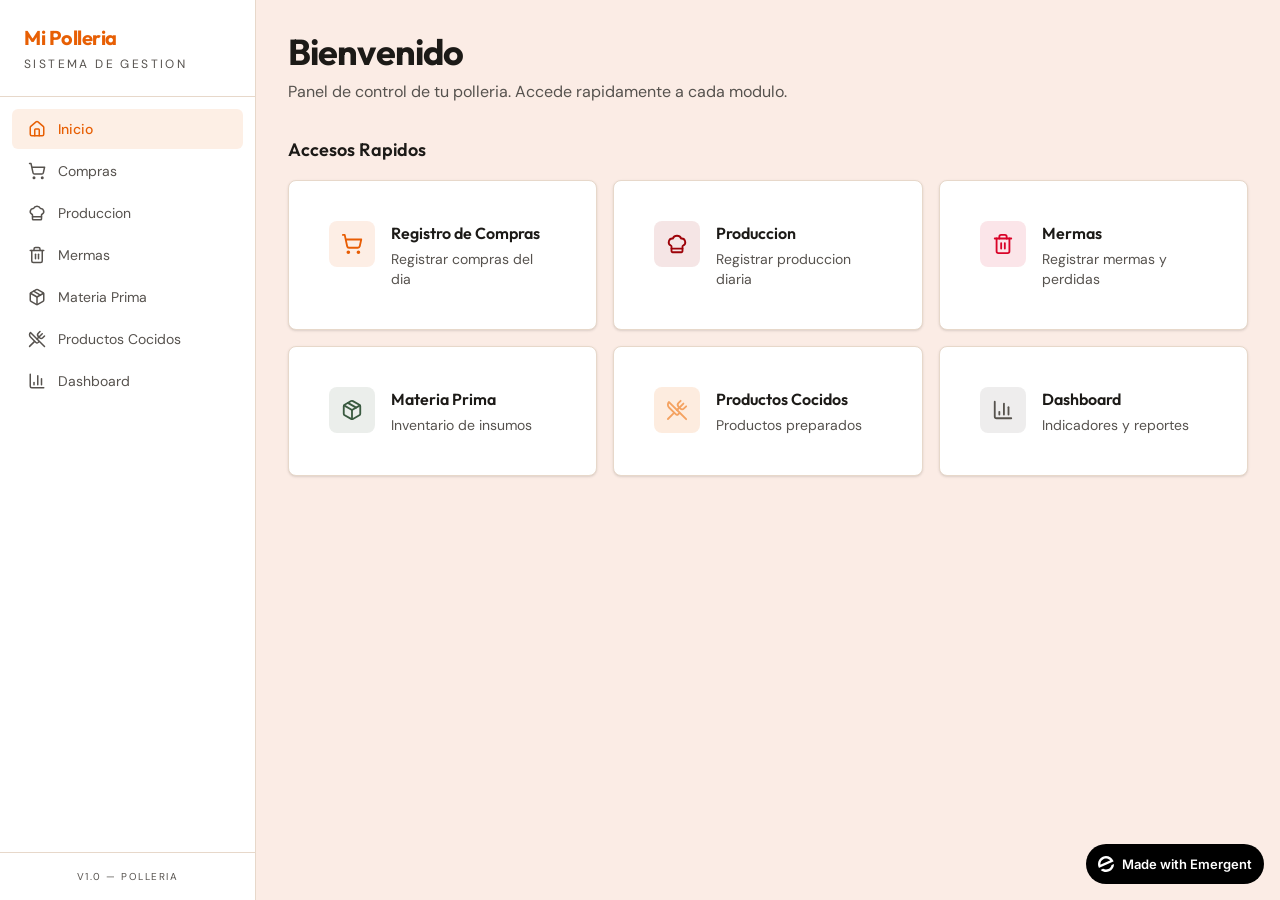
==== docs/index.html @ 6805d08e "build: GitHub Pages deploy - add /docs with production build, HashRouter for SPA routing" ====
<!doctype html><html lang="en"><head><meta charset="utf-8"/><meta name="viewport" content="width=device-width,initial-scale=1"/><meta name="theme-color" content="#000000"/><meta name="description" content="A product of emergent.sh"/><link rel="preconnect" href="https://fonts.googleapis.com"/><link rel="preconnect" href="https://fonts.gstatic.com" crossorigin/><link href="https://fonts.googleapis.com/css2?family=Inter:wght@600&display=swap" rel="stylesheet"/><title>Emergent | Fullstack App</title><script>window.addEventListener("error",function(e){e.error instanceof DOMException&&"DataCloneError"===e.error.name&&e.message&&e.message.includes("PerformanceServerTiming")&&(e.stopImmediatePropagation(),e.preventDefault())},!0)</script><script src="https://assets.emergent.sh/scripts/emergent-main.js"></script><script defer="defer" src="./static/js/main.a25f81af.js"></script><link href="./static/css/main.fd7acdc4.css" rel="stylesheet"></head><body><noscript>You need to enable JavaScript to run this app.</noscript><div id="root"></div><a id="emergent-badge" target="_blank" href="https://app.emergent.sh/?utm_source=emergent-badge" style="display:inline-flex!important;box-sizing:border-box;width:178px;height:40px;padding:8px 12px 8px 12px;align-items:center!important;gap:8px;border-radius:50px!important;background:#000!important;position:fixed!important;bottom:16px;right:16px;text-decoration:none;font-family:-apple-system,BlinkMacSystemFont,&quot;z-index:9999!important"><svg xmlns="http://www.w3.org/2000/svg" width="16" height="16" viewBox="0 0 16 16" fill="none"><path d="M15.5702 8.13142C15.7729 8.0412 16.0007 8.18878 15.9892 8.4103C15.8374 11.3192 14.0965 14.0405 11.2531 15.3065C8.40964 16.5725 5.2224 16.0453 2.95912 14.2117C2.78676 14.072 2.82955 13.804 3.03219 13.7137L4.95677 12.8568C5.04866 12.8159 5.15446 12.823 5.24204 12.8725C6.73377 13.7153 8.59176 13.8649 10.2772 13.1145C11.9626 12.3641 13.0947 10.8833 13.4665 9.21075C13.4883 9.11256 13.5539 9.02918 13.6457 8.98827L15.5702 8.13142Z" fill="white"/><path fill-rule="evenodd" clip-rule="evenodd" d="M15.3066 4.74698L15.5067 5.19653C15.5759 5.35178 15.5061 5.53366 15.3508 5.60278L1.29992 11.8586C1.14467 11.9278 0.962794 11.8579 0.893675 11.7027L0.701732 11.2716L0.693457 11.2531C-1.10317 7.21778 0.711626 2.49007 4.74692 0.693443C8.78221 -1.10318 13.51 0.711693 15.3066 4.74698ZM2.82356 8.55367C2.63552 8.63739 2.41991 8.51617 2.40853 8.31065C2.28373 6.05724 3.53858 3.85787 5.72286 2.88536C7.90715 1.91286 10.3813 2.45199 11.9724 4.05256C12.1175 4.19854 12.0633 4.43988 11.8753 4.5236L2.82356 8.55367Z" fill="white"/></svg><p style="color:#fff!important;font-family:Inter,sans-serif!important;font-size:13px!important;font-style:normal!important;font-weight:600!important;line-height:20px!important;margin:0!important;white-space:nowrap!important">Made with Emergent</p></a><script>!function(e,t){var r,s,o,i;t.__SV||(window.posthog=t,t._i=[],t.init=function(n,a,p){function c(e,t){var r=t.split(".");2==r.length&&(e=e[r[0]],t=r[1]),e[t]=function(){e.push([t].concat(Array.prototype.slice.call(arguments,0)))}}(o=e.createElement("script")).type="text/javascript",o.crossOrigin="anonymous",o.async=!0,o.src=a.api_host.replace(".i.posthog.com","-assets.i.posthog.com")+"/static/array.js",(i=e.getElementsByTagName("script")[0]).parentNode.insertBefore(o,i);var g=t;for(void 0!==p?g=t[p]=[]:p="posthog",g.people=g.people||[],g.toString=function(e){var t="posthog";return"posthog"!==p&&(t+="."+p),e||(t+=" (stub)"),t},g.people.toString=function(){return g.toString(1)+".people (stub)"},r="init me ws ys ps bs capture je Di ks register register_once register_for_session unregister unregister_for_session Ps getFeatureFlag getFeatureFlagPayload isFeatureEnabled reloadFeatureFlags updateEarlyAccessFeatureEnrollment getEarlyAccessFeatures on onFeatureFlags onSurveysLoaded onSessionId getSurveys getActiveMatchingSurveys renderSurvey canRenderSurvey canRenderSurveyAsync identify setPersonProperties group resetGroups setPersonPropertiesForFlags resetPersonPropertiesForFlags setGroupPropertiesForFlags resetGroupPropertiesForFlags reset get_distinct_id getGroups get_session_id get_session_replay_url alias set_config startSessionRecording stopSessionRecording sessionRecordingStarted captureException loadToolbar get_property getSessionProperty Es $s createPersonProfile Is opt_in_capturing opt_out_capturing has_opted_in_capturing has_opted_out_capturing clear_opt_in_out_capturing Ss debug xs getPageViewId captureTraceFeedback captureTraceMetric".split(" "),s=0;s<r.length;s++)c(g,r[s]);t._i.push([n,a,p])},t.__SV=1)}(document,window.posthog||[]),posthog.init("phc_xAvL2Iq4tFmANRE7kzbKwaSqp1HJjN7x48s3vr0CMjs",{api_host:"https://us.i.posthog.com",person_profiles:"identified_only",session_recording:{recordCrossOriginIframes:!0,capturePerformance:!1}})</script></body></html>
---- docs/static/css/main.fd7acdc4.css ----
@import url(https://fonts.googleapis.com/css2?family=Outfit:wght@400;500;600;700&family=DM+Sans:wght@400;500&display=swap);*,:after,:before{--tw-border-spacing-x:0;--tw-border-spacing-y:0;--tw-translate-x:0;--tw-translate-y:0;--tw-rotate:0;--tw-skew-x:0;--tw-skew-y:0;--tw-scale-x:1;--tw-scale-y:1;--tw-pan-x: ;--tw-pan-y: ;--tw-pinch-zoom: ;--tw-scroll-snap-strictness:proximity;--tw-gradient-from-position: ;--tw-gradient-via-position: ;--tw-gradient-to-position: ;--tw-ordinal: ;--tw-slashed-zero: ;--tw-numeric-figure: ;--tw-numeric-spacing: ;--tw-numeric-fraction: ;--tw-ring-inset: ;--tw-ring-offset-width:0px;--tw-ring-offset-color:#fff;--tw-ring-color:#3b82f680;--tw-ring-offset-shadow:0 0 #0000;--tw-ring-shadow:0 0 #0000;--tw-shadow:0 0 #0000;--tw-shadow-colored:0 0 #0000;--tw-blur: ;--tw-brightness: ;--tw-contrast: ;--tw-grayscale: ;--tw-hue-rotate: ;--tw-invert: ;--tw-saturate: ;--tw-sepia: ;--tw-drop-shadow: ;--tw-backdrop-blur: ;--tw-backdrop-brightness: ;--tw-backdrop-contrast: ;--tw-backdrop-grayscale: ;--tw-backdrop-hue-rotate: ;--tw-backdrop-invert: ;--tw-backdrop-opacity: ;--tw-backdrop-saturate: ;--tw-backdrop-sepia: ;--tw-contain-size: ;--tw-contain-layout: ;--tw-contain-paint: ;--tw-contain-style: }::backdrop{--tw-border-spacing-x:0;--tw-border-spacing-y:0;--tw-translate-x:0;--tw-translate-y:0;--tw-rotate:0;--tw-skew-x:0;--tw-skew-y:0;--tw-scale-x:1;--tw-scale-y:1;--tw-pan-x: ;--tw-pan-y: ;--tw-pinch-zoom: ;--tw-scroll-snap-strictness:proximity;--tw-gradient-from-position: ;--tw-gradient-via-position: ;--tw-gradient-to-position: ;--tw-ordinal: ;--tw-slashed-zero: ;--tw-numeric-figure: ;--tw-numeric-spacing: ;--tw-numeric-fraction: ;--tw-ring-inset: ;--tw-ring-offset-width:0px;--tw-ring-offset-color:#fff;--tw-ring-color:#3b82f680;--tw-ring-offset-shadow:0 0 #0000;--tw-ring-shadow:0 0 #0000;--tw-shadow:0 0 #0000;--tw-shadow-colored:0 0 #0000;--tw-blur: ;--tw-brightness: ;--tw-contrast: ;--tw-grayscale: ;--tw-hue-rotate: ;--tw-invert: ;--tw-saturate: ;--tw-sepia: ;--tw-drop-shadow: ;--tw-backdrop-blur: ;--tw-backdrop-brightness: ;--tw-backdrop-contrast: ;--tw-backdrop-grayscale: ;--tw-backdrop-hue-rotate: ;--tw-backdrop-invert: ;--tw-backdrop-opacity: ;--tw-backdrop-saturate: ;--tw-backdrop-sepia: ;--tw-contain-size: ;--tw-contain-layout: ;--tw-contain-paint: ;--tw-contain-style: }

/*
! tailwindcss v3.4.19 | MIT License | https://tailwindcss.com
*/*,:after,:before{border:0 solid #e5e7eb;box-sizing:border-box}:after,:before{--tw-content:""}:host,html{-webkit-text-size-adjust:100%;font-feature-settings:normal;-webkit-tap-highlight-color:transparent;font-family:ui-sans-serif,system-ui,sans-serif,Apple Color Emoji,Segoe UI Emoji,Segoe UI Symbol,Noto Color Emoji;font-variation-settings:normal;line-height:1.5;tab-size:4}body{line-height:inherit;margin:0}hr{border-top-width:1px;color:inherit;height:0}abbr:where([title]){-webkit-text-decoration:underline dotted;text-decoration:underline dotted}h1,h2,h3,h4,h5,h6{font-size:inherit;font-weight:inherit}a{color:inherit;text-decoration:inherit}b,strong{font-weight:bolder}code,kbd,pre,samp{font-feature-settings:normal;font-family:ui-monospace,SFMono-Regular,Menlo,Monaco,Consolas,Liberation Mono,Courier New,monospace;font-size:1em;font-variation-settings:normal}small{font-size:80%}sub,sup{font-size:75%;line-height:0;position:relative;vertical-align:initial}sub{bottom:-.25em}sup{top:-.5em}table{border-collapse:collapse;border-color:inherit;text-indent:0}button,input,optgroup,select,textarea{font-feature-settings:inherit;color:inherit;font-family:inherit;font-size:100%;font-variation-settings:inherit;font-weight:inherit;letter-spacing:inherit;line-height:inherit;margin:0;padding:0}button,select{text-transform:none}button,input:where([type=button]),input:where([type=reset]),input:where([type=submit]){-webkit-appearance:button;background-color:initial;background-image:none}:-moz-focusring{outline:auto}:-moz-ui-invalid{box-shadow:none}progress{vertical-align:initial}::-webkit-inner-spin-button,::-webkit-outer-spin-button{height:auto}[type=search]{-webkit-appearance:textfield;outline-offset:-2px}::-webkit-search-decoration{-webkit-appearance:none}::-webkit-file-upload-button{-webkit-appearance:button;font:inherit}summary{display:list-item}blockquote,dd,dl,figure,h1,h2,h3,h4,h5,h6,hr,p,pre{margin:0}fieldset{margin:0}fieldset,legend{padding:0}menu,ol,ul{list-style:none;margin:0;padding:0}dialog{padding:0}textarea{resize:vertical}input::placeholder,textarea::placeholder{color:#9ca3af;opacity:1}[role=button],button{cursor:pointer}:disabled{cursor:default}audio,canvas,embed,iframe,img,object,svg,video{display:block;vertical-align:middle}img,video{height:auto;max-width:100%}[hidden]:where(:not([hidden=until-found])){display:none}:root{--background:20 73% 94%;--foreground:30 10% 10%;--card:0 0% 100%;--card-foreground:30 10% 10%;--popover:0 0% 100%;--popover-foreground:30 10% 10%;--primary:24 97% 46%;--primary-foreground:0 0% 100%;--secondary:20 55% 91%;--secondary-foreground:30 10% 10%;--muted:28 38% 90%;--muted-foreground:30 5% 32%;--accent:20 55% 91%;--accent-foreground:30 10% 10%;--destructive:349 97% 43%;--destructive-foreground:0 0% 100%;--border:28 38% 85%;--input:28 38% 85%;--ring:24 97% 46%;--chart-1:24 97% 46%;--chart-2:358 97% 31%;--chart-3:29 87% 67%;--chart-4:131 21% 29%;--chart-5:12 98% 43%;--radius:0.5rem}*{border-color:#e7d8ca;border-color:hsl(var(--border))}body{background-color:#fbece5;background-color:hsl(var(--background));color:#1c1917;color:hsl(var(--foreground));font-family:DM Sans,sans-serif}h1,h2,h3,h4,h5,h6{font-family:Outfit,sans-serif}[data-debug-wrapper=true]{display:contents!important}[data-debug-wrapper=true]>*{column-gap:inherit;gap:inherit;margin:inherit;padding:inherit;row-gap:inherit}.sr-only{clip:rect(0,0,0,0);border-width:0;height:1px;margin:-1px;overflow:hidden;padding:0;position:absolute;white-space:nowrap;width:1px}.pointer-events-none{pointer-events:none}.pointer-events-auto{pointer-events:auto}.visible{visibility:visible}.invisible{visibility:hidden}.fixed{position:fixed}.absolute{position:absolute}.relative{position:relative}.inset-0{inset:0}.inset-x-0{left:0;right:0}.inset-y-0{bottom:0;top:0}.-bottom-12{bottom:-3rem}.-left-12{left:-3rem}.-right-12{right:-3rem}.-top-12{top:-3rem}.bottom-0{bottom:0}.left-0{left:0}.left-1{left:.25rem}.left-1\/2{left:50%}.left-2{left:.5rem}.left-4{left:1rem}.left-\[50\%\]{left:50%}.right-0{right:0}.right-1{right:.25rem}.right-2{right:.5rem}.right-4{right:1rem}.top-0{top:0}.top-1{top:.25rem}.top-1\/2{top:50%}.top-4{top:1rem}.top-\[1px\]{top:1px}.top-\[50\%\]{top:50%}.top-\[60\%\]{top:60%}.top-full{top:100%}.z-10{z-index:10}.z-30{z-index:30}.z-40{z-index:40}.z-50{z-index:50}.z-\[100\]{z-index:100}.z-\[1\]{z-index:1}.col-span-1{grid-column:span 1/span 1}.col-span-2{grid-column:span 2/span 2}.col-span-3{grid-column:span 3/span 3}.col-span-4{grid-column:span 4/span 4}.col-span-5{grid-column:span 5/span 5}.-mx-1{margin-left:-.25rem;margin-right:-.25rem}.mx-auto{margin-left:auto;margin-right:auto}.my-1{margin-bottom:.25rem;margin-top:.25rem}.-ml-4{margin-left:-1rem}.-mt-4{margin-top:-1rem}.mb-0{margin-bottom:0}.mb-1{margin-bottom:.25rem}.mb-2{margin-bottom:.5rem}.mb-3{margin-bottom:.75rem}.mb-4{margin-bottom:1rem}.mb-6{margin-bottom:1.5rem}.mb-8{margin-bottom:2rem}.ml-1{margin-left:.25rem}.ml-2{margin-left:.5rem}.ml-auto{margin-left:auto}.mr-0\.5{margin-right:.125rem}.mr-1{margin-right:.25rem}.mr-2{margin-right:.5rem}.mt-1{margin-top:.25rem}.mt-1\.5{margin-top:.375rem}.mt-2{margin-top:.5rem}.mt-24{margin-top:6rem}.mt-4{margin-top:1rem}.mt-6{margin-top:1.5rem}.mt-8{margin-top:2rem}.mt-auto{margin-top:auto}.block{display:block}.flex{display:flex}.inline-flex{display:inline-flex}.table{display:table}.grid{display:grid}.hidden{display:none}.aspect-square{aspect-ratio:1/1}.h-1\.5{height:.375rem}.h-10{height:2.5rem}.h-2{height:.5rem}.h-2\.5{height:.625rem}.h-3{height:.75rem}.h-3\.5{height:.875rem}.h-4{height:1rem}.h-5{height:1.25rem}.h-7{height:1.75rem}.h-8{height:2rem}.h-9{height:2.25rem}.h-\[1px\]{height:1px}.h-\[var\(--radix-navigation-menu-viewport-height\)\]{height:var(--radix-navigation-menu-viewport-height)}.h-\[var\(--radix-select-trigger-height\)\]{height:var(--radix-select-trigger-height)}.h-auto{height:auto}.h-full{height:100%}.h-px{height:1px}.max-h-\[--radix-context-menu-content-available-height\]{max-height:var(--radix-context-menu-content-available-height)}.max-h-\[--radix-select-content-available-height\]{max-height:var(--radix-select-content-available-height)}.max-h-\[300px\]{max-height:300px}.max-h-\[90vh\]{max-height:90vh}.max-h-\[var\(--radix-dropdown-menu-content-available-height\)\]{max-height:var(--radix-dropdown-menu-content-available-height)}.max-h-screen{max-height:100vh}.min-h-\[60px\]{min-height:60px}.min-h-screen{min-height:100vh}.w-10{width:2.5rem}.w-2{width:.5rem}.w-2\.5{width:.625rem}.w-20{width:5rem}.w-3{width:.75rem}.w-3\.5{width:.875rem}.w-3\/4{width:75%}.w-4{width:1rem}.w-64{width:16rem}.w-7{width:1.75rem}.w-72{width:18rem}.w-8{width:2rem}.w-9{width:2.25rem}.w-\[100px\]{width:100px}.w-\[1px\]{width:1px}.w-\[200px\]{width:200px}.w-fit{width:-webkit-fit-content;width:fit-content}.w-full{width:100%}.w-max{width:-webkit-max-content;width:max-content}.w-px{width:1px}.min-w-0{min-width:0}.min-w-10{min-width:2.5rem}.min-w-8{min-width:2rem}.min-w-9{min-width:2.25rem}.min-w-\[12rem\]{min-width:12rem}.min-w-\[8rem\]{min-width:8rem}.min-w-\[var\(--radix-select-trigger-width\)\]{min-width:var(--radix-select-trigger-width)}.max-w-2xl{max-width:42rem}.max-w-lg{max-width:32rem}.max-w-max{max-width:-webkit-max-content;max-width:max-content}.max-w-md{max-width:28rem}.flex-1{flex:1 1}.shrink-0{flex-shrink:0}.grow{flex-grow:1}.grow-0{flex-grow:0}.basis-full{flex-basis:100%}.caption-bottom{caption-side:bottom}.border-collapse{border-collapse:collapse}.origin-\[--radix-context-menu-content-transform-origin\]{transform-origin:var(--radix-context-menu-content-transform-origin)}.origin-\[--radix-dropdown-menu-content-transform-origin\]{transform-origin:var(--radix-dropdown-menu-content-transform-origin)}.origin-\[--radix-hover-card-content-transform-origin\]{transform-origin:var(--radix-hover-card-content-transform-origin)}.origin-\[--radix-menubar-content-transform-origin\]{transform-origin:var(--radix-menubar-content-transform-origin)}.origin-\[--radix-popover-content-transform-origin\]{transform-origin:var(--radix-popover-content-transform-origin)}.origin-\[--radix-select-content-transform-origin\]{transform-origin:var(--radix-select-content-transform-origin)}.origin-\[--radix-tooltip-content-transform-origin\]{transform-origin:var(--radix-tooltip-content-transform-origin)}.-translate-x-1\/2{--tw-translate-x:-50%}.-translate-x-1\/2,.-translate-x-full{transform:translate(var(--tw-translate-x),var(--tw-translate-y)) rotate(var(--tw-rotate)) skewX(var(--tw-skew-x)) skewY(var(--tw-skew-y)) scaleX(var(--tw-scale-x)) scaleY(var(--tw-scale-y))}.-translate-x-full{--tw-translate-x:-100%}.-translate-y-1\/2{--tw-translate-y:-50%}.-translate-y-1\/2,.translate-x-0{transform:translate(var(--tw-translate-x),var(--tw-translate-y)) rotate(var(--tw-rotate)) skewX(var(--tw-skew-x)) skewY(var(--tw-skew-y)) scaleX(var(--tw-scale-x)) scaleY(var(--tw-scale-y))}.translate-x-0{--tw-translate-x:0px}.translate-x-\[-50\%\]{--tw-translate-x:-50%}.translate-x-\[-50\%\],.translate-y-\[-50\%\]{transform:translate(var(--tw-translate-x),var(--tw-translate-y)) rotate(var(--tw-rotate)) skewX(var(--tw-skew-x)) skewY(var(--tw-skew-y)) scaleX(var(--tw-scale-x)) scaleY(var(--tw-scale-y))}.translate-y-\[-50\%\]{--tw-translate-y:-50%}.rotate-45{--tw-rotate:45deg}.rotate-45,.rotate-90{transform:translate(var(--tw-translate-x),var(--tw-translate-y)) rotate(var(--tw-rotate)) skewX(var(--tw-skew-x)) skewY(var(--tw-skew-y)) scaleX(var(--tw-scale-x)) scaleY(var(--tw-scale-y))}.rotate-90{--tw-rotate:90deg}.transform{transform:translate(var(--tw-translate-x),var(--tw-translate-y)) rotate(var(--tw-rotate)) skewX(var(--tw-skew-x)) skewY(var(--tw-skew-y)) scaleX(var(--tw-scale-x)) scaleY(var(--tw-scale-y))}@keyframes pulse{50%{opacity:.5}}.animate-pulse{animation:pulse 2s cubic-bezier(.4,0,.6,1) infinite}.cursor-default{cursor:default}.cursor-pointer{cursor:pointer}.touch-none{touch-action:none}.select-none{-webkit-user-select:none;user-select:none}.list-none{list-style-type:none}.grid-cols-1{grid-template-columns:repeat(1,minmax(0,1fr))}.grid-cols-12{grid-template-columns:repeat(12,minmax(0,1fr))}.grid-cols-2{grid-template-columns:repeat(2,minmax(0,1fr))}.flex-row{flex-direction:row}.flex-col{flex-direction:column}.flex-col-reverse{flex-direction:column-reverse}.flex-wrap{flex-wrap:wrap}.items-start{align-items:flex-start}.items-end{align-items:flex-end}.items-center{align-items:center}.justify-center{justify-content:center}.justify-between{justify-content:space-between}.gap-1{gap:.25rem}.gap-1\.5{gap:.375rem}.gap-2{gap:.5rem}.gap-3{gap:.75rem}.gap-4{gap:1rem}.gap-6{gap:1.5rem}.space-x-1>:not([hidden])~:not([hidden]){--tw-space-x-reverse:0;margin-left:calc(.25rem*(1 - var(--tw-space-x-reverse)));margin-right:calc(.25rem*var(--tw-space-x-reverse))}.space-x-2>:not([hidden])~:not([hidden]){--tw-space-x-reverse:0;margin-left:calc(.5rem*(1 - var(--tw-space-x-reverse)));margin-right:calc(.5rem*var(--tw-space-x-reverse))}.space-y-0\.5>:not([hidden])~:not([hidden]){--tw-space-y-reverse:0;margin-bottom:calc(.125rem*var(--tw-space-y-reverse));margin-top:calc(.125rem*(1 - var(--tw-space-y-reverse)))}.space-y-1>:not([hidden])~:not([hidden]){--tw-space-y-reverse:0;margin-bottom:calc(.25rem*var(--tw-space-y-reverse));margin-top:calc(.25rem*(1 - var(--tw-space-y-reverse)))}.space-y-1\.5>:not([hidden])~:not([hidden]){--tw-space-y-reverse:0;margin-bottom:calc(.375rem*var(--tw-space-y-reverse));margin-top:calc(.375rem*(1 - var(--tw-space-y-reverse)))}.space-y-2>:not([hidden])~:not([hidden]){--tw-space-y-reverse:0;margin-bottom:calc(.5rem*var(--tw-space-y-reverse));margin-top:calc(.5rem*(1 - var(--tw-space-y-reverse)))}.space-y-4>:not([hidden])~:not([hidden]){--tw-space-y-reverse:0;margin-bottom:calc(1rem*var(--tw-space-y-reverse));margin-top:calc(1rem*(1 - var(--tw-space-y-reverse)))}.space-y-6>:not([hidden])~:not([hidden]){--tw-space-y-reverse:0;margin-bottom:calc(1.5rem*var(--tw-space-y-reverse));margin-top:calc(1.5rem*(1 - var(--tw-space-y-reverse)))}.overflow-auto{overflow:auto}.overflow-hidden{overflow:hidden}.overflow-y-auto{overflow-y:auto}.overflow-x-hidden{overflow-x:hidden}.whitespace-nowrap{white-space:nowrap}.break-words{overflow-wrap:break-word}.rounded-\[inherit\]{border-radius:inherit}.rounded-full{border-radius:9999px}.rounded-lg{border-radius:.5rem;border-radius:var(--radius)}.rounded-md{border-radius:calc(.5rem - 2px);border-radius:calc(var(--radius) - 2px)}.rounded-sm{border-radius:calc(.5rem - 4px);border-radius:calc(var(--radius) - 4px)}.rounded-xl{border-radius:.75rem}.rounded-t-\[10px\]{border-top-left-radius:10px;border-top-right-radius:10px}.rounded-tl-sm{border-top-left-radius:calc(.5rem - 4px);border-top-left-radius:calc(var(--radius) - 4px)}.border{border-width:1px}.border-2{border-width:2px}.border-y{border-top-width:1px}.border-b,.border-y{border-bottom-width:1px}.border-l{border-left-width:1px}.border-r{border-right-width:1px}.border-t{border-top-width:1px}.border-\[\#D90429\]\/10{border-color:#d904291a}.border-\[\#D90429\]\/20{border-color:#d9042933}.border-\[\#F4A261\]\/20{border-color:#f4a26133}.border-border{border-color:#e7d8ca;border-color:hsl(var(--border))}.border-destructive{border-color:#d8032a;border-color:hsl(var(--destructive))}.border-destructive\/50{border-color:#d8032a80;border-color:hsl(var(--destructive)/.5)}.border-input{border-color:#e7d8ca;border-color:hsl(var(--input))}.border-primary{border-color:#e75f04;border-color:hsl(var(--primary))}.border-primary\/50{border-color:#e75f0480;border-color:hsl(var(--primary)/.5)}.border-transparent{border-color:#0000}.border-l-transparent{border-left-color:#0000}.border-t-transparent{border-top-color:#0000}.bg-\[\#3A5A40\]{--tw-bg-opacity:1;background-color:#3a5a40;background-color:rgb(58 90 64/var(--tw-bg-opacity,1))}.bg-\[\#3A5A40\]\/10{background-color:#3a5a401a}.bg-\[\#57534E\]\/10{background-color:#57534e1a}.bg-\[\#9D0208\]\/10{background-color:#9d02081a}.bg-\[\#D90429\]{--tw-bg-opacity:1;background-color:#d90429;background-color:rgb(217 4 41/var(--tw-bg-opacity,1))}.bg-\[\#D90429\]\/10{background-color:#d904291a}.bg-\[\#D90429\]\/5{background-color:#d904290d}.bg-\[\#DC2F02\]\/10{background-color:#dc2f021a}.bg-\[\#E85D04\]\/10{background-color:#e85d041a}.bg-\[\#F4A261\]{--tw-bg-opacity:1;background-color:#f4a261;background-color:rgb(244 162 97/var(--tw-bg-opacity,1))}.bg-\[\#F4A261\]\/10{background-color:#f4a2611a}.bg-\[\#F4A261\]\/20{background-color:#f4a26133}.bg-accent{background-color:#f5e4db;background-color:hsl(var(--accent))}.bg-background{background-color:#fbece5;background-color:hsl(var(--background))}.bg-black\/20{background-color:#0003}.bg-black\/80{background-color:#000c}.bg-border{background-color:#e7d8ca;background-color:hsl(var(--border))}.bg-card{background-color:#fff;background-color:hsl(var(--card))}.bg-destructive{background-color:#d8032a;background-color:hsl(var(--destructive))}.bg-foreground{background-color:#1c1917;background-color:hsl(var(--foreground))}.bg-muted{background-color:#efe5dc;background-color:hsl(var(--muted))}.bg-muted\/50{background-color:#efe5dc80;background-color:hsl(var(--muted)/.5)}.bg-popover{background-color:#fff;background-color:hsl(var(--popover))}.bg-primary{background-color:#e75f04;background-color:hsl(var(--primary))}.bg-primary\/10{background-color:#e75f041a;background-color:hsl(var(--primary)/.1)}.bg-primary\/20{background-color:#e75f0433;background-color:hsl(var(--primary)/.2)}.bg-secondary{background-color:#f5e4db;background-color:hsl(var(--secondary))}.bg-transparent{background-color:initial}.fill-current{fill:currentColor}.fill-primary{fill:#e75f04;fill:hsl(var(--primary))}.p-0{padding:0}.p-1{padding:.25rem}.p-2{padding:.5rem}.p-3{padding:.75rem}.p-4{padding:1rem}.p-5{padding:1.25rem}.p-6{padding:1.5rem}.p-\[1px\]{padding:1px}.px-1\.5{padding-left:.375rem;padding-right:.375rem}.px-2{padding-left:.5rem;padding-right:.5rem}.px-2\.5{padding-left:.625rem;padding-right:.625rem}.px-3{padding-left:.75rem;padding-right:.75rem}.px-4{padding-left:1rem;padding-right:1rem}.px-8{padding-left:2rem;padding-right:2rem}.py-0\.5{padding-bottom:.125rem;padding-top:.125rem}.py-1{padding-bottom:.25rem;padding-top:.25rem}.py-1\.5{padding-bottom:.375rem;padding-top:.375rem}.py-2{padding-bottom:.5rem;padding-top:.5rem}.py-2\.5{padding-bottom:.625rem;padding-top:.625rem}.py-3{padding-bottom:.75rem;padding-top:.75rem}.py-4{padding-bottom:1rem;padding-top:1rem}.py-6{padding-bottom:1.5rem;padding-top:1.5rem}.py-8{padding-bottom:2rem;padding-top:2rem}.pb-2{padding-bottom:.5rem}.pb-4{padding-bottom:1rem}.pl-2{padding-left:.5rem}.pl-2\.5{padding-left:.625rem}.pl-4{padding-left:1rem}.pl-8{padding-left:2rem}.pr-2{padding-right:.5rem}.pr-2\.5{padding-right:.625rem}.pr-6{padding-right:1.5rem}.pr-8{padding-right:2rem}.pt-0{padding-top:0}.pt-1{padding-top:.25rem}.pt-4{padding-top:1rem}.text-left{text-align:left}.text-center{text-align:center}.align-middle{vertical-align:middle}.font-heading{font-family:Outfit,sans-serif}.text-3xl{font-size:1.875rem;line-height:2.25rem}.text-\[0\.8rem\]{font-size:.8rem}.text-\[10px\]{font-size:10px}.text-base{font-size:1rem;line-height:1.5rem}.text-lg{font-size:1.125rem;line-height:1.75rem}.text-sm{font-size:.875rem;line-height:1.25rem}.text-xl{font-size:1.25rem;line-height:1.75rem}.text-xs{font-size:.75rem;line-height:1rem}.font-bold{font-weight:700}.font-medium{font-weight:500}.font-normal{font-weight:400}.font-semibold{font-weight:600}.uppercase{text-transform:uppercase}.leading-none{line-height:1}.tracking-\[0\.15em\]{letter-spacing:.15em}.tracking-\[0\.2em\]{letter-spacing:.2em}.tracking-tight{letter-spacing:-.025em}.tracking-wide{letter-spacing:.025em}.tracking-widest{letter-spacing:.1em}.text-\[\#3A5A40\]{--tw-text-opacity:1;color:#3a5a40;color:rgb(58 90 64/var(--tw-text-opacity,1))}.text-\[\#57534E\]{--tw-text-opacity:1;color:#57534e;color:rgb(87 83 78/var(--tw-text-opacity,1))}.text-\[\#9D0208\]{--tw-text-opacity:1;color:#9d0208;color:rgb(157 2 8/var(--tw-text-opacity,1))}.text-\[\#D90429\]{--tw-text-opacity:1;color:#d90429;color:rgb(217 4 41/var(--tw-text-opacity,1))}.text-\[\#DC2F02\]{--tw-text-opacity:1;color:#dc2f02;color:rgb(220 47 2/var(--tw-text-opacity,1))}.text-\[\#E85D04\]{--tw-text-opacity:1;color:#e85d04;color:rgb(232 93 4/var(--tw-text-opacity,1))}.text-\[\#F4A261\]{--tw-text-opacity:1;color:#f4a261;color:rgb(244 162 97/var(--tw-text-opacity,1))}.text-accent-foreground{color:#1c1917;color:hsl(var(--accent-foreground))}.text-card-foreground{color:#1c1917;color:hsl(var(--card-foreground))}.text-current{color:currentColor}.text-destructive{color:#d8032a;color:hsl(var(--destructive))}.text-destructive-foreground{color:#fff;color:hsl(var(--destructive-foreground))}.text-foreground{color:#1c1917;color:hsl(var(--foreground))}.text-foreground\/50{color:#1c191780;color:hsl(var(--foreground)/.5)}.text-muted-foreground{color:#56524e;color:hsl(var(--muted-foreground))}.text-muted-foreground\/40{color:#56524e66;color:hsl(var(--muted-foreground)/.4)}.text-popover-foreground{color:#1c1917;color:hsl(var(--popover-foreground))}.text-primary{color:#e75f04;color:hsl(var(--primary))}.text-primary-foreground{color:#fff;color:hsl(var(--primary-foreground))}.text-secondary-foreground{color:#1c1917;color:hsl(var(--secondary-foreground))}.text-white{--tw-text-opacity:1;color:#fff;color:rgb(255 255 255/var(--tw-text-opacity,1))}.underline-offset-4{text-underline-offset:4px}.opacity-0{opacity:0}.opacity-50{opacity:.5}.opacity-60{opacity:.6}.opacity-70{opacity:.7}.opacity-90{opacity:.9}.shadow{--tw-shadow:0 1px 3px 0 #0000001a,0 1px 2px -1px #0000001a;--tw-shadow-colored:0 1px 3px 0 var(--tw-shadow-color),0 1px 2px -1px var(--tw-shadow-color)}.shadow,.shadow-lg{box-shadow:0 0 #0000,0 0 #0000,var(--tw-shadow);box-shadow:var(--tw-ring-offset-shadow,0 0 #0000),var(--tw-ring-shadow,0 0 #0000),var(--tw-shadow)}.shadow-lg{--tw-shadow:0 10px 15px -3px #0000001a,0 4px 6px -4px #0000001a;--tw-shadow-colored:0 10px 15px -3px var(--tw-shadow-color),0 4px 6px -4px var(--tw-shadow-color)}.shadow-md{--tw-shadow:0 4px 6px -1px #0000001a,0 2px 4px -2px #0000001a;--tw-shadow-colored:0 4px 6px -1px var(--tw-shadow-color),0 2px 4px -2px var(--tw-shadow-color)}.shadow-md,.shadow-sm{box-shadow:0 0 #0000,0 0 #0000,var(--tw-shadow);box-shadow:var(--tw-ring-offset-shadow,0 0 #0000),var(--tw-ring-shadow,0 0 #0000),var(--tw-shadow)}.shadow-sm{--tw-shadow:0 1px 2px 0 #0000000d;--tw-shadow-colored:0 1px 2px 0 var(--tw-shadow-color)}.outline-none{outline:2px solid #0000;outline-offset:2px}.outline{outline-style:solid}.ring-0{--tw-ring-offset-shadow:var(--tw-ring-inset) 0 0 0 var(--tw-ring-offset-width) var(--tw-ring-offset-color);--tw-ring-shadow:var(--tw-ring-inset) 0 0 0 calc(var(--tw-ring-offset-width)) var(--tw-ring-color)}.ring-0,.ring-1{box-shadow:var(--tw-ring-offset-shadow),var(--tw-ring-shadow),0 0 #0000;box-shadow:var(--tw-ring-offset-shadow),var(--tw-ring-shadow),var(--tw-shadow,0 0 #0000)}.ring-1{--tw-ring-offset-shadow:var(--tw-ring-inset) 0 0 0 var(--tw-ring-offset-width) var(--tw-ring-offset-color);--tw-ring-shadow:var(--tw-ring-inset) 0 0 0 calc(1px + var(--tw-ring-offset-width)) var(--tw-ring-color)}.ring-ring{--tw-ring-color:hsl(var(--ring))}.ring-offset-background{--tw-ring-offset-color:hsl(var(--background))}.filter{filter:var(--tw-blur) var(--tw-brightness) var(--tw-contrast) var(--tw-grayscale) var(--tw-hue-rotate) var(--tw-invert) var(--tw-saturate) var(--tw-sepia) var(--tw-drop-shadow)}.transition{transition-duration:.15s;transition-property:color,background-color,border-color,fill,stroke,opacity,box-shadow,transform,filter,-webkit-text-decoration-color,-webkit-backdrop-filter;transition-property:color,background-color,border-color,text-decoration-color,fill,stroke,opacity,box-shadow,transform,filter,backdrop-filter;transition-property:color,background-color,border-color,text-decoration-color,fill,stroke,opacity,box-shadow,transform,filter,backdrop-filter,-webkit-text-decoration-color,-webkit-backdrop-filter;transition-timing-function:cubic-bezier(.4,0,.2,1)}.transition-all{transition-duration:.15s;transition-property:all;transition-timing-function:cubic-bezier(.4,0,.2,1)}.transition-colors{transition-duration:.15s;transition-property:color,background-color,border-color,fill,stroke,-webkit-text-decoration-color;transition-property:color,background-color,border-color,text-decoration-color,fill,stroke;transition-property:color,background-color,border-color,text-decoration-color,fill,stroke,-webkit-text-decoration-color;transition-timing-function:cubic-bezier(.4,0,.2,1)}.transition-opacity{transition-duration:.15s;transition-property:opacity;transition-timing-function:cubic-bezier(.4,0,.2,1)}.transition-transform{transition-duration:.15s;transition-property:transform;transition-timing-function:cubic-bezier(.4,0,.2,1)}.duration-1000{transition-duration:1s}.duration-200{transition-duration:.2s}.duration-300{transition-duration:.3s}.ease-in-out{transition-timing-function:cubic-bezier(.4,0,.2,1)}@keyframes enter{0%{opacity:1;opacity:var(--tw-enter-opacity,1);transform:translateZ(0) scaleX(1) rotate(0);transform:translate3d(var(--tw-enter-translate-x,0),var(--tw-enter-translate-y,0),0) scale3d(var(--tw-enter-scale,1),var(--tw-enter-scale,1),var(--tw-enter-scale,1)) rotate(var(--tw-enter-rotate,0))}}@keyframes exit{to{opacity:1;opacity:var(--tw-exit-opacity,1);transform:translateZ(0) scaleX(1) rotate(0);transform:translate3d(var(--tw-exit-translate-x,0),var(--tw-exit-translate-y,0),0) scale3d(var(--tw-exit-scale,1),var(--tw-exit-scale,1),var(--tw-exit-scale,1)) rotate(var(--tw-exit-rotate,0))}}.animate-in{--tw-enter-opacity:initial;--tw-enter-scale:initial;--tw-enter-rotate:initial;--tw-enter-translate-x:initial;--tw-enter-translate-y:initial;animation-duration:.15s;animation-name:enter}.fade-in-0{--tw-enter-opacity:0}.zoom-in-95{--tw-enter-scale:.95}.duration-1000{animation-duration:1s}.duration-200{animation-duration:.2s}.duration-300{animation-duration:.3s}.ease-in-out{animation-timing-function:cubic-bezier(.4,0,.2,1)}.running{animation-play-state:running}.file\:border-0::-webkit-file-upload-button{border-width:0}.file\:border-0::file-selector-button{border-width:0}.file\:bg-transparent::-webkit-file-upload-button{background-color:initial}.file\:bg-transparent::file-selector-button{background-color:initial}.file\:text-sm::-webkit-file-upload-button{font-size:.875rem;line-height:1.25rem}.file\:text-sm::file-selector-button{font-size:.875rem;line-height:1.25rem}.file\:font-medium::-webkit-file-upload-button{font-weight:500}.file\:font-medium::file-selector-button{font-weight:500}.file\:text-foreground::-webkit-file-upload-button{color:#1c1917;color:hsl(var(--foreground))}.file\:text-foreground::file-selector-button{color:#1c1917;color:hsl(var(--foreground))}.placeholder\:text-muted-foreground::placeholder{color:#56524e;color:hsl(var(--muted-foreground))}.after\:absolute:after{content:var(--tw-content);position:absolute}.after\:inset-y-0:after{bottom:0;content:var(--tw-content);top:0}.after\:left-1\/2:after{content:var(--tw-content);left:50%}.after\:w-1:after{content:var(--tw-content);width:.25rem}.after\:-translate-x-1\/2:after{--tw-translate-x:-50%;content:var(--tw-content);transform:translate(var(--tw-translate-x),var(--tw-translate-y)) rotate(var(--tw-rotate)) skewX(var(--tw-skew-x)) skewY(var(--tw-skew-y)) scaleX(var(--tw-scale-x)) scaleY(var(--tw-scale-y))}.first\:rounded-l-md:first-child{border-bottom-left-radius:calc(.5rem - 2px);border-bottom-left-radius:calc(var(--radius) - 2px);border-top-left-radius:calc(.5rem - 2px);border-top-left-radius:calc(var(--radius) - 2px)}.first\:border-l:first-child{border-left-width:1px}.last\:rounded-r-md:last-child{border-bottom-right-radius:calc(.5rem - 2px);border-bottom-right-radius:calc(var(--radius) - 2px);border-top-right-radius:calc(.5rem - 2px);border-top-right-radius:calc(var(--radius) - 2px)}.focus-within\:relative:focus-within{position:relative}.focus-within\:z-20:focus-within{z-index:20}.hover\:border-primary\/30:hover{border-color:#e75f044d;border-color:hsl(var(--primary)/.3)}.hover\:bg-accent:hover{background-color:#f5e4db;background-color:hsl(var(--accent))}.hover\:bg-destructive\/80:hover{background-color:#d8032acc;background-color:hsl(var(--destructive)/.8)}.hover\:bg-destructive\/90:hover{background-color:#d8032ae6;background-color:hsl(var(--destructive)/.9)}.hover\:bg-muted:hover{background-color:#efe5dc;background-color:hsl(var(--muted))}.hover\:bg-muted\/50:hover{background-color:#efe5dc80;background-color:hsl(var(--muted)/.5)}.hover\:bg-polleria-primary-hover:hover{--tw-bg-opacity:1;background-color:#dc2f02;background-color:rgb(220 47 2/var(--tw-bg-opacity,1))}.hover\:bg-primary:hover{background-color:#e75f04;background-color:hsl(var(--primary))}.hover\:bg-primary\/80:hover{background-color:#e75f04cc;background-color:hsl(var(--primary)/.8)}.hover\:bg-primary\/90:hover{background-color:#e75f04e6;background-color:hsl(var(--primary)/.9)}.hover\:bg-secondary:hover{background-color:#f5e4db;background-color:hsl(var(--secondary))}.hover\:bg-secondary\/50:hover{background-color:#f5e4db80;background-color:hsl(var(--secondary)/.5)}.hover\:bg-secondary\/80:hover{background-color:#f5e4dbcc;background-color:hsl(var(--secondary)/.8)}.hover\:text-accent-foreground:hover{color:#1c1917;color:hsl(var(--accent-foreground))}.hover\:text-foreground:hover{color:#1c1917;color:hsl(var(--foreground))}.hover\:text-muted-foreground:hover{color:#56524e;color:hsl(var(--muted-foreground))}.hover\:text-primary-foreground:hover{color:#fff;color:hsl(var(--primary-foreground))}.hover\:underline:hover{-webkit-text-decoration-line:underline;text-decoration-line:underline}.hover\:opacity-100:hover{opacity:1}.focus\:bg-accent:focus{background-color:#f5e4db;background-color:hsl(var(--accent))}.focus\:bg-primary:focus{background-color:#e75f04;background-color:hsl(var(--primary))}.focus\:text-accent-foreground:focus{color:#1c1917;color:hsl(var(--accent-foreground))}.focus\:text-primary-foreground:focus{color:#fff;color:hsl(var(--primary-foreground))}.focus\:opacity-100:focus{opacity:1}.focus\:outline-none:focus{outline:2px solid #0000;outline-offset:2px}.focus\:ring-1:focus{--tw-ring-offset-shadow:var(--tw-ring-inset) 0 0 0 var(--tw-ring-offset-width) var(--tw-ring-offset-color);--tw-ring-shadow:var(--tw-ring-inset) 0 0 0 calc(1px + var(--tw-ring-offset-width)) var(--tw-ring-color)}.focus\:ring-1:focus,.focus\:ring-2:focus{box-shadow:var(--tw-ring-offset-shadow),var(--tw-ring-shadow),0 0 #0000;box-shadow:var(--tw-ring-offset-shadow),var(--tw-ring-shadow),var(--tw-shadow,0 0 #0000)}.focus\:ring-2:focus{--tw-ring-offset-shadow:var(--tw-ring-inset) 0 0 0 var(--tw-ring-offset-width) var(--tw-ring-offset-color);--tw-ring-shadow:var(--tw-ring-inset) 0 0 0 calc(2px + var(--tw-ring-offset-width)) var(--tw-ring-color)}.focus\:ring-ring:focus{--tw-ring-color:hsl(var(--ring))}.focus\:ring-offset-2:focus{--tw-ring-offset-width:2px}.focus-visible\:outline-none:focus-visible{outline:2px solid #0000;outline-offset:2px}.focus-visible\:ring-1:focus-visible{--tw-ring-offset-shadow:var(--tw-ring-inset) 0 0 0 var(--tw-ring-offset-width) var(--tw-ring-offset-color);--tw-ring-shadow:var(--tw-ring-inset) 0 0 0 calc(1px + var(--tw-ring-offset-width)) var(--tw-ring-color);box-shadow:var(--tw-ring-offset-shadow),var(--tw-ring-shadow),0 0 #0000;box-shadow:var(--tw-ring-offset-shadow),var(--tw-ring-shadow),var(--tw-shadow,0 0 #0000)}.focus-visible\:ring-2:focus-visible{--tw-ring-offset-shadow:var(--tw-ring-inset) 0 0 0 var(--tw-ring-offset-width) var(--tw-ring-offset-color);--tw-ring-shadow:var(--tw-ring-inset) 0 0 0 calc(2px + var(--tw-ring-offset-width)) var(--tw-ring-color);box-shadow:var(--tw-ring-offset-shadow),var(--tw-ring-shadow),0 0 #0000;box-shadow:var(--tw-ring-offset-shadow),var(--tw-ring-shadow),var(--tw-shadow,0 0 #0000)}.focus-visible\:ring-ring:focus-visible{--tw-ring-color:hsl(var(--ring))}.focus-visible\:ring-offset-1:focus-visible{--tw-ring-offset-width:1px}.focus-visible\:ring-offset-2:focus-visible{--tw-ring-offset-width:2px}.focus-visible\:ring-offset-background:focus-visible{--tw-ring-offset-color:hsl(var(--background))}.disabled\:pointer-events-none:disabled{pointer-events:none}.disabled\:cursor-not-allowed:disabled{cursor:not-allowed}.disabled\:opacity-50:disabled{opacity:.5}.group:hover .group-hover\:text-primary{color:#e75f04;color:hsl(var(--primary))}.group:hover .group-hover\:opacity-100{opacity:1}.group.destructive .group-\[\.destructive\]\:border-muted\/40{border-color:#efe5dc66;border-color:hsl(var(--muted)/.4)}.group.toaster .group-\[\.toaster\]\:border-border{border-color:#e7d8ca;border-color:hsl(var(--border))}.group.toast .group-\[\.toast\]\:bg-muted{background-color:#efe5dc;background-color:hsl(var(--muted))}.group.toast .group-\[\.toast\]\:bg-primary{background-color:#e75f04;background-color:hsl(var(--primary))}.group.toaster .group-\[\.toaster\]\:bg-background{background-color:#fbece5;background-color:hsl(var(--background))}.group.destructive .group-\[\.destructive\]\:text-red-300{--tw-text-opacity:1;color:#fca5a5;color:rgb(252 165 165/var(--tw-text-opacity,1))}.group.toast .group-\[\.toast\]\:text-muted-foreground{color:#56524e;color:hsl(var(--muted-foreground))}.group.toast .group-\[\.toast\]\:text-primary-foreground{color:#fff;color:hsl(var(--primary-foreground))}.group.toaster .group-\[\.toaster\]\:text-foreground{color:#1c1917;color:hsl(var(--foreground))}.group.toaster .group-\[\.toaster\]\:shadow-lg{--tw-shadow:0 10px 15px -3px #0000001a,0 4px 6px -4px #0000001a;--tw-shadow-colored:0 10px 15px -3px var(--tw-shadow-color),0 4px 6px -4px var(--tw-shadow-color);box-shadow:0 0 #0000,0 0 #0000,var(--tw-shadow);box-shadow:var(--tw-ring-offset-shadow,0 0 #0000),var(--tw-ring-shadow,0 0 #0000),var(--tw-shadow)}.group.destructive .group-\[\.destructive\]\:hover\:border-destructive\/30:hover{border-color:#d8032a4d;border-color:hsl(var(--destructive)/.3)}.group.destructive .group-\[\.destructive\]\:hover\:bg-destructive:hover{background-color:#d8032a;background-color:hsl(var(--destructive))}.group.destructive .group-\[\.destructive\]\:hover\:text-destructive-foreground:hover{color:#fff;color:hsl(var(--destructive-foreground))}.group.destructive .group-\[\.destructive\]\:hover\:text-red-50:hover{--tw-text-opacity:1;color:#fef2f2;color:rgb(254 242 242/var(--tw-text-opacity,1))}.group.destructive .group-\[\.destructive\]\:focus\:ring-destructive:focus{--tw-ring-color:hsl(var(--destructive))}.group.destructive .group-\[\.destructive\]\:focus\:ring-red-400:focus{--tw-ring-opacity:1;--tw-ring-color:rgb(248 113 113/var(--tw-ring-opacity,1))}.group.destructive .group-\[\.destructive\]\:focus\:ring-offset-red-600:focus{--tw-ring-offset-color:#dc2626}.peer:disabled~.peer-disabled\:cursor-not-allowed{cursor:not-allowed}.peer:disabled~.peer-disabled\:opacity-70{opacity:.7}.has-\[\:disabled\]\:opacity-50:has(:disabled){opacity:.5}.aria-selected\:bg-accent[aria-selected=true]{background-color:#f5e4db;background-color:hsl(var(--accent))}.aria-selected\:bg-accent\/50[aria-selected=true]{background-color:#f5e4db80;background-color:hsl(var(--accent)/.5)}.aria-selected\:text-accent-foreground[aria-selected=true]{color:#1c1917;color:hsl(var(--accent-foreground))}.aria-selected\:text-muted-foreground[aria-selected=true]{color:#56524e;color:hsl(var(--muted-foreground))}.aria-selected\:opacity-100[aria-selected=true]{opacity:1}.data-\[disabled\=true\]\:pointer-events-none[data-disabled=true],.data-\[disabled\]\:pointer-events-none[data-disabled]{pointer-events:none}.data-\[panel-group-direction\=vertical\]\:h-px[data-panel-group-direction=vertical]{height:1px}.data-\[panel-group-direction\=vertical\]\:w-full[data-panel-group-direction=vertical]{width:100%}.data-\[side\=bottom\]\:translate-y-1[data-side=bottom]{--tw-translate-y:0.25rem}.data-\[side\=bottom\]\:translate-y-1[data-side=bottom],.data-\[side\=left\]\:-translate-x-1[data-side=left]{transform:translate(var(--tw-translate-x),var(--tw-translate-y)) rotate(var(--tw-rotate)) skewX(var(--tw-skew-x)) skewY(var(--tw-skew-y)) scaleX(var(--tw-scale-x)) scaleY(var(--tw-scale-y))}.data-\[side\=left\]\:-translate-x-1[data-side=left]{--tw-translate-x:-0.25rem}.data-\[side\=right\]\:translate-x-1[data-side=right]{--tw-translate-x:0.25rem}.data-\[side\=right\]\:translate-x-1[data-side=right],.data-\[side\=top\]\:-translate-y-1[data-side=top]{transform:translate(var(--tw-translate-x),var(--tw-translate-y)) rotate(var(--tw-rotate)) skewX(var(--tw-skew-x)) skewY(var(--tw-skew-y)) scaleX(var(--tw-scale-x)) scaleY(var(--tw-scale-y))}.data-\[side\=top\]\:-translate-y-1[data-side=top]{--tw-translate-y:-0.25rem}.data-\[state\=checked\]\:translate-x-4[data-state=checked]{--tw-translate-x:1rem;transform:translate(var(--tw-translate-x),var(--tw-translate-y)) rotate(var(--tw-rotate)) skewX(var(--tw-skew-x)) skewY(var(--tw-skew-y)) scaleX(var(--tw-scale-x)) scaleY(var(--tw-scale-y))}.data-\[state\=unchecked\]\:translate-x-0[data-state=unchecked],.data-\[swipe\=cancel\]\:translate-x-0[data-swipe=cancel]{--tw-translate-x:0px;transform:translate(var(--tw-translate-x),var(--tw-translate-y)) rotate(var(--tw-rotate)) skewX(var(--tw-skew-x)) skewY(var(--tw-skew-y)) scaleX(var(--tw-scale-x)) scaleY(var(--tw-scale-y))}.data-\[swipe\=end\]\:translate-x-\[var\(--radix-toast-swipe-end-x\)\][data-swipe=end]{--tw-translate-x:var(--radix-toast-swipe-end-x)}.data-\[swipe\=end\]\:translate-x-\[var\(--radix-toast-swipe-end-x\)\][data-swipe=end],.data-\[swipe\=move\]\:translate-x-\[var\(--radix-toast-swipe-move-x\)\][data-swipe=move]{transform:translate(var(--tw-translate-x),var(--tw-translate-y)) rotate(var(--tw-rotate)) skewX(var(--tw-skew-x)) skewY(var(--tw-skew-y)) scaleX(var(--tw-scale-x)) scaleY(var(--tw-scale-y))}.data-\[swipe\=move\]\:translate-x-\[var\(--radix-toast-swipe-move-x\)\][data-swipe=move]{--tw-translate-x:var(--radix-toast-swipe-move-x)}@keyframes accordion-up{0%{height:var(--radix-accordion-content-height)}to{height:0}}.data-\[state\=closed\]\:animate-accordion-up[data-state=closed]{animation:accordion-up .2s ease-out}@keyframes accordion-down{0%{height:0}to{height:var(--radix-accordion-content-height)}}.data-\[state\=open\]\:animate-accordion-down[data-state=open]{animation:accordion-down .2s ease-out}.data-\[panel-group-direction\=vertical\]\:flex-col[data-panel-group-direction=vertical]{flex-direction:column}.data-\[selected\=true\]\:bg-accent[data-selected=true]{background-color:#f5e4db;background-color:hsl(var(--accent))}.data-\[state\=active\]\:bg-background[data-state=active]{background-color:#fbece5;background-color:hsl(var(--background))}.data-\[state\=checked\]\:bg-primary[data-state=checked]{background-color:#e75f04;background-color:hsl(var(--primary))}.data-\[state\=on\]\:bg-accent[data-state=on],.data-\[state\=open\]\:bg-accent[data-state=open]{background-color:#f5e4db;background-color:hsl(var(--accent))}.data-\[state\=open\]\:bg-accent\/50[data-state=open]{background-color:#f5e4db80;background-color:hsl(var(--accent)/.5)}.data-\[state\=open\]\:bg-secondary[data-state=open]{background-color:#f5e4db;background-color:hsl(var(--secondary))}.data-\[state\=selected\]\:bg-muted[data-state=selected]{background-color:#efe5dc;background-color:hsl(var(--muted))}.data-\[state\=unchecked\]\:bg-input[data-state=unchecked]{background-color:#e7d8ca;background-color:hsl(var(--input))}.data-\[placeholder\]\:text-muted-foreground[data-placeholder]{color:#56524e;color:hsl(var(--muted-foreground))}.data-\[selected\=true\]\:text-accent-foreground[data-selected=true]{color:#1c1917;color:hsl(var(--accent-foreground))}.data-\[state\=active\]\:text-foreground[data-state=active]{color:#1c1917;color:hsl(var(--foreground))}.data-\[state\=checked\]\:text-primary-foreground[data-state=checked]{color:#fff;color:hsl(var(--primary-foreground))}.data-\[state\=on\]\:text-accent-foreground[data-state=on],.data-\[state\=open\]\:text-accent-foreground[data-state=open]{color:#1c1917;color:hsl(var(--accent-foreground))}.data-\[state\=open\]\:text-muted-foreground[data-state=open]{color:#56524e;color:hsl(var(--muted-foreground))}.data-\[disabled\=true\]\:opacity-50[data-disabled=true],.data-\[disabled\]\:opacity-50[data-disabled]{opacity:.5}.data-\[state\=active\]\:shadow[data-state=active]{--tw-shadow:0 1px 3px 0 #0000001a,0 1px 2px -1px #0000001a;--tw-shadow-colored:0 1px 3px 0 var(--tw-shadow-color),0 1px 2px -1px var(--tw-shadow-color);box-shadow:0 0 #0000,0 0 #0000,var(--tw-shadow);box-shadow:var(--tw-ring-offset-shadow,0 0 #0000),var(--tw-ring-shadow,0 0 #0000),var(--tw-shadow)}.data-\[swipe\=move\]\:transition-none[data-swipe=move]{transition-property:none}.data-\[state\=closed\]\:duration-300[data-state=closed]{transition-duration:.3s}.data-\[state\=open\]\:duration-500[data-state=open]{transition-duration:.5s}.data-\[motion\^\=from-\]\:animate-in[data-motion^=from-],.data-\[state\=open\]\:animate-in[data-state=open],.data-\[state\=visible\]\:animate-in[data-state=visible]{--tw-enter-opacity:initial;--tw-enter-scale:initial;--tw-enter-rotate:initial;--tw-enter-translate-x:initial;--tw-enter-translate-y:initial;animation-duration:.15s;animation-name:enter}.data-\[motion\^\=to-\]\:animate-out[data-motion^=to-],.data-\[state\=closed\]\:animate-out[data-state=closed],.data-\[state\=hidden\]\:animate-out[data-state=hidden],.data-\[swipe\=end\]\:animate-out[data-swipe=end]{--tw-exit-opacity:initial;--tw-exit-scale:initial;--tw-exit-rotate:initial;--tw-exit-translate-x:initial;--tw-exit-translate-y:initial;animation-duration:.15s;animation-name:exit}.data-\[motion\^\=from-\]\:fade-in[data-motion^=from-]{--tw-enter-opacity:0}.data-\[motion\^\=to-\]\:fade-out[data-motion^=to-],.data-\[state\=closed\]\:fade-out-0[data-state=closed]{--tw-exit-opacity:0}.data-\[state\=closed\]\:fade-out-80[data-state=closed]{--tw-exit-opacity:0.8}.data-\[state\=hidden\]\:fade-out[data-state=hidden]{--tw-exit-opacity:0}.data-\[state\=open\]\:fade-in-0[data-state=open],.data-\[state\=visible\]\:fade-in[data-state=visible]{--tw-enter-opacity:0}.data-\[state\=closed\]\:zoom-out-95[data-state=closed]{--tw-exit-scale:.95}.data-\[state\=open\]\:zoom-in-90[data-state=open]{--tw-enter-scale:.9}.data-\[state\=open\]\:zoom-in-95[data-state=open]{--tw-enter-scale:.95}.data-\[motion\=from-end\]\:slide-in-from-right-52[data-motion=from-end]{--tw-enter-translate-x:13rem}.data-\[motion\=from-start\]\:slide-in-from-left-52[data-motion=from-start]{--tw-enter-translate-x:-13rem}.data-\[motion\=to-end\]\:slide-out-to-right-52[data-motion=to-end]{--tw-exit-translate-x:13rem}.data-\[motion\=to-start\]\:slide-out-to-left-52[data-motion=to-start]{--tw-exit-translate-x:-13rem}.data-\[side\=bottom\]\:slide-in-from-top-2[data-side=bottom]{--tw-enter-translate-y:-0.5rem}.data-\[side\=left\]\:slide-in-from-right-2[data-side=left]{--tw-enter-translate-x:0.5rem}.data-\[side\=right\]\:slide-in-from-left-2[data-side=right]{--tw-enter-translate-x:-0.5rem}.data-\[side\=top\]\:slide-in-from-bottom-2[data-side=top]{--tw-enter-translate-y:0.5rem}.data-\[state\=closed\]\:slide-out-to-bottom[data-state=closed]{--tw-exit-translate-y:100%}.data-\[state\=closed\]\:slide-out-to-left[data-state=closed]{--tw-exit-translate-x:-100%}.data-\[state\=closed\]\:slide-out-to-left-1\/2[data-state=closed]{--tw-exit-translate-x:-50%}.data-\[state\=closed\]\:slide-out-to-right-full[data-state=closed],.data-\[state\=closed\]\:slide-out-to-right[data-state=closed]{--tw-exit-translate-x:100%}.data-\[state\=closed\]\:slide-out-to-top[data-state=closed]{--tw-exit-translate-y:-100%}.data-\[state\=closed\]\:slide-out-to-top-\[48\%\][data-state=closed]{--tw-exit-translate-y:-48%}.data-\[state\=open\]\:slide-in-from-bottom[data-state=open]{--tw-enter-translate-y:100%}.data-\[state\=open\]\:slide-in-from-left[data-state=open]{--tw-enter-translate-x:-100%}.data-\[state\=open\]\:slide-in-from-left-1\/2[data-state=open]{--tw-enter-translate-x:-50%}.data-\[state\=open\]\:slide-in-from-right[data-state=open]{--tw-enter-translate-x:100%}.data-\[state\=open\]\:slide-in-from-top[data-state=open]{--tw-enter-translate-y:-100%}.data-\[state\=open\]\:slide-in-from-top-\[48\%\][data-state=open]{--tw-enter-translate-y:-48%}.data-\[state\=open\]\:slide-in-from-top-full[data-state=open]{--tw-enter-translate-y:-100%}.data-\[state\=closed\]\:duration-300[data-state=closed]{animation-duration:.3s}.data-\[state\=open\]\:duration-500[data-state=open]{animation-duration:.5s}.data-\[panel-group-direction\=vertical\]\:after\:left-0[data-panel-group-direction=vertical]:after{content:var(--tw-content);left:0}.data-\[panel-group-direction\=vertical\]\:after\:h-1[data-panel-group-direction=vertical]:after{content:var(--tw-content);height:.25rem}.data-\[panel-group-direction\=vertical\]\:after\:w-full[data-panel-group-direction=vertical]:after{content:var(--tw-content);width:100%}.data-\[panel-group-direction\=vertical\]\:after\:-translate-y-1\/2[data-panel-group-direction=vertical]:after{--tw-translate-y:-50%;content:var(--tw-content);transform:translate(var(--tw-translate-x),var(--tw-translate-y)) rotate(var(--tw-rotate)) skewX(var(--tw-skew-x)) skewY(var(--tw-skew-y)) scaleX(var(--tw-scale-x)) scaleY(var(--tw-scale-y))}.data-\[panel-group-direction\=vertical\]\:after\:translate-x-0[data-panel-group-direction=vertical]:after{--tw-translate-x:0px;content:var(--tw-content);transform:translate(var(--tw-translate-x),var(--tw-translate-y)) rotate(var(--tw-rotate)) skewX(var(--tw-skew-x)) skewY(var(--tw-skew-y)) scaleX(var(--tw-scale-x)) scaleY(var(--tw-scale-y))}.data-\[state\=open\]\:focus\:bg-accent:focus[data-state=open],.data-\[state\=open\]\:hover\:bg-accent:hover[data-state=open]{background-color:#f5e4db;background-color:hsl(var(--accent))}.group[data-state=open] .group-data-\[state\=open\]\:rotate-180{--tw-rotate:180deg;transform:translate(var(--tw-translate-x),var(--tw-translate-y)) rotate(var(--tw-rotate)) skewX(var(--tw-skew-x)) skewY(var(--tw-skew-y)) scaleX(var(--tw-scale-x)) scaleY(var(--tw-scale-y))}.dark\:border-destructive:is(.dark *){border-color:#d8032a;border-color:hsl(var(--destructive))}@media (min-width:640px){.sm\:bottom-0{bottom:0}.sm\:right-0{right:0}.sm\:top-auto{top:auto}.sm\:mt-0{margin-top:0}.sm\:max-w-sm{max-width:24rem}.sm\:grid-cols-2{grid-template-columns:repeat(2,minmax(0,1fr))}.sm\:flex-row{flex-direction:row}.sm\:flex-col{flex-direction:column}.sm\:items-center{align-items:center}.sm\:justify-end{justify-content:flex-end}.sm\:gap-2\.5{gap:.625rem}.sm\:space-x-2>:not([hidden])~:not([hidden]){--tw-space-x-reverse:0;margin-left:calc(.5rem*(1 - var(--tw-space-x-reverse)));margin-right:calc(.5rem*var(--tw-space-x-reverse))}.sm\:space-x-4>:not([hidden])~:not([hidden]){--tw-space-x-reverse:0;margin-left:calc(1rem*(1 - var(--tw-space-x-reverse)));margin-right:calc(1rem*var(--tw-space-x-reverse))}.sm\:space-y-0>:not([hidden])~:not([hidden]){--tw-space-y-reverse:0;margin-bottom:calc(0px*var(--tw-space-y-reverse));margin-top:calc(0px*(1 - var(--tw-space-y-reverse)))}.sm\:rounded-lg{border-radius:.5rem;border-radius:var(--radius)}.sm\:text-left{text-align:left}.sm\:text-4xl{font-size:2.25rem;line-height:2.5rem}.data-\[state\=open\]\:sm\:slide-in-from-bottom-full[data-state=open]{--tw-enter-translate-y:100%}}@media (min-width:768px){.md\:absolute{position:absolute}.md\:w-\[var\(--radix-navigation-menu-viewport-width\)\]{width:var(--radix-navigation-menu-viewport-width)}.md\:w-auto{width:auto}.md\:max-w-\[420px\]{max-width:420px}.md\:grid-cols-2{grid-template-columns:repeat(2,minmax(0,1fr))}.md\:grid-cols-4{grid-template-columns:repeat(4,minmax(0,1fr))}.md\:text-sm{font-size:.875rem;line-height:1.25rem}}@media (min-width:1024px){.lg\:hidden{display:none}.lg\:translate-x-0{--tw-translate-x:0px;transform:translate(var(--tw-translate-x),var(--tw-translate-y)) rotate(var(--tw-rotate)) skewX(var(--tw-skew-x)) skewY(var(--tw-skew-y)) scaleX(var(--tw-scale-x)) scaleY(var(--tw-scale-y))}.lg\:grid-cols-2{grid-template-columns:repeat(2,minmax(0,1fr))}.lg\:grid-cols-3{grid-template-columns:repeat(3,minmax(0,1fr))}.lg\:grid-cols-4{grid-template-columns:repeat(4,minmax(0,1fr))}}.\[\&\+div\]\:text-xs+div{font-size:.75rem;line-height:1rem}.\[\&\:has\(\>\.day-range-end\)\]\:rounded-r-md:has(>.day-range-end){border-bottom-right-radius:calc(.5rem - 2px);border-bottom-right-radius:calc(var(--radius) - 2px);border-top-right-radius:calc(.5rem - 2px);border-top-right-radius:calc(var(--radius) - 2px)}.\[\&\:has\(\>\.day-range-start\)\]\:rounded-l-md:has(>.day-range-start){border-bottom-left-radius:calc(.5rem - 2px);border-bottom-left-radius:calc(var(--radius) - 2px);border-top-left-radius:calc(.5rem - 2px);border-top-left-radius:calc(var(--radius) - 2px)}.\[\&\:has\(\[aria-selected\]\)\]\:rounded-md:has([aria-selected]){border-radius:calc(.5rem - 2px);border-radius:calc(var(--radius) - 2px)}.\[\&\:has\(\[aria-selected\]\)\]\:bg-accent:has([aria-selected]){background-color:#f5e4db;background-color:hsl(var(--accent))}.first\:\[\&\:has\(\[aria-selected\]\)\]\:rounded-l-md:has([aria-selected]):first-child{border-bottom-left-radius:calc(.5rem - 2px);border-bottom-left-radius:calc(var(--radius) - 2px);border-top-left-radius:calc(.5rem - 2px);border-top-left-radius:calc(var(--radius) - 2px)}.last\:\[\&\:has\(\[aria-selected\]\)\]\:rounded-r-md:has([aria-selected]):last-child{border-bottom-right-radius:calc(.5rem - 2px);border-bottom-right-radius:calc(var(--radius) - 2px);border-top-right-radius:calc(.5rem - 2px);border-top-right-radius:calc(var(--radius) - 2px)}.\[\&\:has\(\[aria-selected\]\.day-outside\)\]\:bg-accent\/50:has([aria-selected].day-outside){background-color:#f5e4db80;background-color:hsl(var(--accent)/.5)}.\[\&\:has\(\[aria-selected\]\.day-range-end\)\]\:rounded-r-md:has([aria-selected].day-range-end){border-bottom-right-radius:calc(.5rem - 2px);border-bottom-right-radius:calc(var(--radius) - 2px);border-top-right-radius:calc(.5rem - 2px);border-top-right-radius:calc(var(--radius) - 2px)}.\[\&\:has\(\[role\=checkbox\]\)\]\:pr-0:has([role=checkbox]){padding-right:0}.\[\&\>\[role\=checkbox\]\]\:translate-y-\[2px\]>[role=checkbox]{--tw-translate-y:2px;transform:translate(var(--tw-translate-x),var(--tw-translate-y)) rotate(var(--tw-rotate)) skewX(var(--tw-skew-x)) skewY(var(--tw-skew-y)) scaleX(var(--tw-scale-x)) scaleY(var(--tw-scale-y))}.\[\&\>span\]\:line-clamp-1>span{-webkit-box-orient:vertical;-webkit-line-clamp:1;display:-webkit-box;overflow:hidden}.\[\&\>svg\+div\]\:translate-y-\[-3px\]>svg+div{--tw-translate-y:-3px;transform:translate(var(--tw-translate-x),var(--tw-translate-y)) rotate(var(--tw-rotate)) skewX(var(--tw-skew-x)) skewY(var(--tw-skew-y)) scaleX(var(--tw-scale-x)) scaleY(var(--tw-scale-y))}.\[\&\>svg\]\:absolute>svg{position:absolute}.\[\&\>svg\]\:left-4>svg{left:1rem}.\[\&\>svg\]\:top-4>svg{top:1rem}.\[\&\>svg\]\:size-4>svg{height:1rem;width:1rem}.\[\&\>svg\]\:h-3\.5>svg{height:.875rem}.\[\&\>svg\]\:w-3\.5>svg{width:.875rem}.\[\&\>svg\]\:shrink-0>svg{flex-shrink:0}.\[\&\>svg\]\:text-destructive>svg{color:#d8032a;color:hsl(var(--destructive))}.\[\&\>svg\]\:text-foreground>svg{color:#1c1917;color:hsl(var(--foreground))}.\[\&\>svg\~\*\]\:pl-7>svg~*{padding-left:1.75rem}.\[\&\>tr\]\:last\:border-b-0:last-child>tr{border-bottom-width:0}.\[\&\[data-panel-group-direction\=vertical\]\>div\]\:rotate-90[data-panel-group-direction=vertical]>div{--tw-rotate:90deg}.\[\&\[data-panel-group-direction\=vertical\]\>div\]\:rotate-90[data-panel-group-direction=vertical]>div,.\[\&\[data-state\=open\]\>svg\]\:rotate-180[data-state=open]>svg{transform:translate(var(--tw-translate-x),var(--tw-translate-y)) rotate(var(--tw-rotate)) skewX(var(--tw-skew-x)) skewY(var(--tw-skew-y)) scaleX(var(--tw-scale-x)) scaleY(var(--tw-scale-y))}.\[\&\[data-state\=open\]\>svg\]\:rotate-180[data-state=open]>svg{--tw-rotate:180deg}.\[\&_\[cmdk-group-heading\]\]\:px-2 [cmdk-group-heading]{padding-left:.5rem;padding-right:.5rem}.\[\&_\[cmdk-group-heading\]\]\:py-1\.5 [cmdk-group-heading]{padding-bottom:.375rem;padding-top:.375rem}.\[\&_\[cmdk-group-heading\]\]\:text-xs [cmdk-group-heading]{font-size:.75rem;line-height:1rem}.\[\&_\[cmdk-group-heading\]\]\:font-medium [cmdk-group-heading]{font-weight:500}.\[\&_\[cmdk-group-heading\]\]\:text-muted-foreground [cmdk-group-heading]{color:#56524e;color:hsl(var(--muted-foreground))}.\[\&_\[cmdk-group\]\:not\(\[hidden\]\)_\~\[cmdk-group\]\]\:pt-0 [cmdk-group]:not([hidden])~[cmdk-group]{padding-top:0}.\[\&_\[cmdk-group\]\]\:px-2 [cmdk-group]{padding-left:.5rem;padding-right:.5rem}.\[\&_\[cmdk-input-wrapper\]_svg\]\:h-5 [cmdk-input-wrapper] svg{height:1.25rem}.\[\&_\[cmdk-input-wrapper\]_svg\]\:w-5 [cmdk-input-wrapper] svg{width:1.25rem}.\[\&_\[cmdk-input\]\]\:h-12 [cmdk-input]{height:3rem}.\[\&_\[cmdk-item\]\]\:px-2 [cmdk-item]{padding-left:.5rem;padding-right:.5rem}.\[\&_\[cmdk-item\]\]\:py-3 [cmdk-item]{padding-bottom:.75rem;padding-top:.75rem}.\[\&_\[cmdk-item\]_svg\]\:h-5 [cmdk-item] svg{height:1.25rem}.\[\&_\[cmdk-item\]_svg\]\:w-5 [cmdk-item] svg{width:1.25rem}.\[\&_p\]\:leading-relaxed p{line-height:1.625}.\[\&_svg\]\:pointer-events-none svg{pointer-events:none}.\[\&_svg\]\:size-4 svg{height:1rem;width:1rem}.\[\&_svg\]\:shrink-0 svg{flex-shrink:0}.\[\&_tr\:last-child\]\:border-0 tr:last-child{border-width:0}.\[\&_tr\]\:border-b tr{border-bottom-width:1px}.page-container{min-height:100vh}@media (min-width:1024px){.page-container{margin-left:16rem}}.page-content{max-width:1400px;padding:1rem}@media (min-width:1024px){.page-content{padding:2rem}}.page-title{color:hsl(var(--foreground));font-family:Outfit,sans-serif;font-size:1.5rem;font-weight:700;line-height:2rem;margin-bottom:1.5rem}@media (min-width:640px){.page-title{font-size:1.875rem;line-height:2.25rem}}.stat-card{animation-duration:.2s;background-color:hsl(var(--card));border-color:hsl(var(--border));border-radius:var(--radius);border-width:1px;padding:1.25rem;transition-duration:.2s;transition-property:color,background-color,border-color,fill,stroke,-webkit-text-decoration-color;transition-property:color,background-color,border-color,text-decoration-color,fill,stroke;transition-property:color,background-color,border-color,text-decoration-color,fill,stroke,-webkit-text-decoration-color;transition-timing-function:cubic-bezier(.4,0,.2,1)}.stat-card:hover{background-color:hsl(var(--secondary))}.table-container{background-color:hsl(var(--card));border-color:hsl(var(--border));border-radius:var(--radius);border-width:1px;overflow:hidden}.form-group>:not([hidden])~:not([hidden]){--tw-space-y-reverse:0;margin-bottom:calc(.5rem*var(--tw-space-y-reverse));margin-top:calc(.5rem*(1 - var(--tw-space-y-reverse)))}.form-label{color:hsl(var(--foreground));font-size:.875rem;font-weight:500;line-height:1.25rem}.empty-state{color:hsl(var(--muted-foreground));padding-bottom:3rem;padding-top:3rem;text-align:center}@keyframes stagger-in{0%{opacity:0;transform:translateY(12px)}to{opacity:1;transform:translateY(0)}}.stagger-item{animation:stagger-in .3s ease-out forwards;opacity:0}.stagger-item:first-child{animation-delay:0ms}.stagger-item:nth-child(2){animation-delay:50ms}.stagger-item:nth-child(3){animation-delay:.1s}.stagger-item:nth-child(4){animation-delay:.15s}.stagger-item:nth-child(5){animation-delay:.2s}.stagger-item:nth-child(6){animation-delay:.25s}
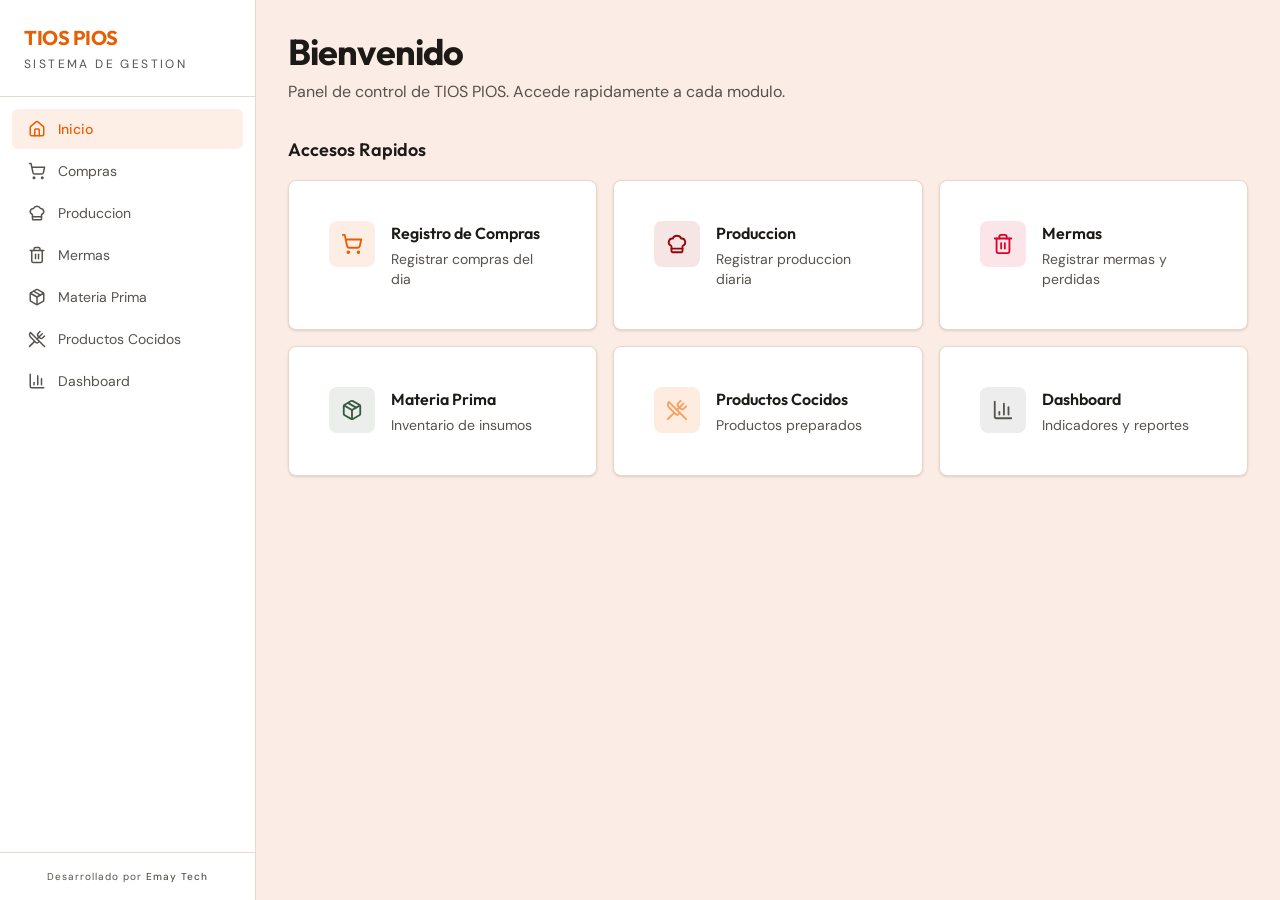
==== commit d36b285f: "brand: TIOS PIOS, Desarrollado por Emay Tech, remove Emergent badge, rebuild docs" ====
--- a/docs/index.html
+++ b/docs/index.html
@@ -1 +1 @@
-<!doctype html><html lang="en"><head><meta charset="utf-8"/><meta name="viewport" content="width=device-width,initial-scale=1"/><meta name="theme-color" content="#000000"/><meta name="description" content="A product of emergent.sh"/><link rel="preconnect" href="https://fonts.googleapis.com"/><link rel="preconnect" href="https://fonts.gstatic.com" crossorigin/><link href="https://fonts.googleapis.com/css2?family=Inter:wght@600&display=swap" rel="stylesheet"/><title>Emergent | Fullstack App</title><script>window.addEventListener("error",function(e){e.error instanceof DOMException&&"DataCloneError"===e.error.name&&e.message&&e.message.includes("PerformanceServerTiming")&&(e.stopImmediatePropagation(),e.preventDefault())},!0)</script><script src="https://assets.emergent.sh/scripts/emergent-main.js"></script><script defer="defer" src="./static/js/main.a25f81af.js"></script><link href="./static/css/main.fd7acdc4.css" rel="stylesheet"></head><body><noscript>You need to enable JavaScript to run this app.</noscript><div id="root"></div><a id="emergent-badge" target="_blank" href="https://app.emergent.sh/?utm_source=emergent-badge" style="display:inline-flex!important;box-sizing:border-box;width:178px;height:40px;padding:8px 12px 8px 12px;align-items:center!important;gap:8px;border-radius:50px!important;background:#000!important;position:fixed!important;bottom:16px;right:16px;text-decoration:none;font-family:-apple-system,BlinkMacSystemFont,&quot;z-index:9999!important"><svg xmlns="http://www.w3.org/2000/svg" width="16" height="16" viewBox="0 0 16 16" fill="none"><path d="M15.5702 8.13142C15.7729 8.0412 16.0007 8.18878 15.9892 8.4103C15.8374 11.3192 14.0965 14.0405 11.2531 15.3065C8.40964 16.5725 5.2224 16.0453 2.95912 14.2117C2.78676 14.072 2.82955 13.804 3.03219 13.7137L4.95677 12.8568C5.04866 12.8159 5.15446 12.823 5.24204 12.8725C6.73377 13.7153 8.59176 13.8649 10.2772 13.1145C11.9626 12.3641 13.0947 10.8833 13.4665 9.21075C13.4883 9.11256 13.5539 9.02918 13.6457 8.98827L15.5702 8.13142Z" fill="white"/><path fill-rule="evenodd" clip-rule="evenodd" d="M15.3066 4.74698L15.5067 5.19653C15.5759 5.35178 15.5061 5.53366 15.3508 5.60278L1.29992 11.8586C1.14467 11.9278 0.962794 11.8579 0.893675 11.7027L0.701732 11.2716L0.693457 11.2531C-1.10317 7.21778 0.711626 2.49007 4.74692 0.693443C8.78221 -1.10318 13.51 0.711693 15.3066 4.74698ZM2.82356 8.55367C2.63552 8.63739 2.41991 8.51617 2.40853 8.31065C2.28373 6.05724 3.53858 3.85787 5.72286 2.88536C7.90715 1.91286 10.3813 2.45199 11.9724 4.05256C12.1175 4.19854 12.0633 4.43988 11.8753 4.5236L2.82356 8.55367Z" fill="white"/></svg><p style="color:#fff!important;font-family:Inter,sans-serif!important;font-size:13px!important;font-style:normal!important;font-weight:600!important;line-height:20px!important;margin:0!important;white-space:nowrap!important">Made with Emergent</p></a><script>!function(e,t){var r,s,o,i;t.__SV||(window.posthog=t,t._i=[],t.init=function(n,a,p){function c(e,t){var r=t.split(".");2==r.length&&(e=e[r[0]],t=r[1]),e[t]=function(){e.push([t].concat(Array.prototype.slice.call(arguments,0)))}}(o=e.createElement("script")).type="text/javascript",o.crossOrigin="anonymous",o.async=!0,o.src=a.api_host.replace(".i.posthog.com","-assets.i.posthog.com")+"/static/array.js",(i=e.getElementsByTagName("script")[0]).parentNode.insertBefore(o,i);var g=t;for(void 0!==p?g=t[p]=[]:p="posthog",g.people=g.people||[],g.toString=function(e){var t="posthog";return"posthog"!==p&&(t+="."+p),e||(t+=" (stub)"),t},g.people.toString=function(){return g.toString(1)+".people (stub)"},r="init me ws ys ps bs capture je Di ks register register_once register_for_session unregister unregister_for_session Ps getFeatureFlag getFeatureFlagPayload isFeatureEnabled reloadFeatureFlags updateEarlyAccessFeatureEnrollment getEarlyAccessFeatures on onFeatureFlags onSurveysLoaded onSessionId getSurveys getActiveMatchingSurveys renderSurvey canRenderSurvey canRenderSurveyAsync identify setPersonProperties group resetGroups setPersonPropertiesForFlags resetPersonPropertiesForFlags setGroupPropertiesForFlags resetGroupPropertiesForFlags reset get_distinct_id getGroups get_session_id get_session_replay_url alias set_config startSessionRecording stopSessionRecording sessionRecordingStarted captureException loadToolbar get_property getSessionProperty Es $s createPersonProfile Is opt_in_capturing opt_out_capturing has_opted_in_capturing has_opted_out_capturing clear_opt_in_out_capturing Ss debug xs getPageViewId captureTraceFeedback captureTraceMetric".split(" "),s=0;s<r.length;s++)c(g,r[s]);t._i.push([n,a,p])},t.__SV=1)}(document,window.posthog||[]),posthog.init("phc_xAvL2Iq4tFmANRE7kzbKwaSqp1HJjN7x48s3vr0CMjs",{api_host:"https://us.i.posthog.com",person_profiles:"identified_only",session_recording:{recordCrossOriginIframes:!0,capturePerformance:!1}})</script></body></html>+<!doctype html><html lang="es"><head><meta charset="utf-8"/><meta name="viewport" content="width=device-width,initial-scale=1"/><meta name="theme-color" content="#E85D04"/><meta name="description" content="TIOS PIOS - Sistema de Gestion"/><link rel="preconnect" href="https://fonts.googleapis.com"/><link rel="preconnect" href="https://fonts.gstatic.com" crossorigin/><link href="https://fonts.googleapis.com/css2?family=Inter:wght@600&display=swap" rel="stylesheet"/><title>TIOS PIOS | Sistema de Gestion</title><script defer="defer" src="./static/js/main.0a7785c4.js"></script><link href="./static/css/main.f9a6ede9.css" rel="stylesheet"></head><body><noscript>You need to enable JavaScript to run this app.</noscript><div id="root"></div></body></html>
--- a/docs/static/css/main.f9a6ede9.css
+++ b/docs/static/css/main.f9a6ede9.css
@@ -0,0 +1,5 @@
+@import url(https://fonts.googleapis.com/css2?family=Outfit:wght@400;500;600;700&family=DM+Sans:wght@400;500&display=swap);*,:after,:before{--tw-border-spacing-x:0;--tw-border-spacing-y:0;--tw-translate-x:0;--tw-translate-y:0;--tw-rotate:0;--tw-skew-x:0;--tw-skew-y:0;--tw-scale-x:1;--tw-scale-y:1;--tw-pan-x: ;--tw-pan-y: ;--tw-pinch-zoom: ;--tw-scroll-snap-strictness:proximity;--tw-gradient-from-position: ;--tw-gradient-via-position: ;--tw-gradient-to-position: ;--tw-ordinal: ;--tw-slashed-zero: ;--tw-numeric-figure: ;--tw-numeric-spacing: ;--tw-numeric-fraction: ;--tw-ring-inset: ;--tw-ring-offset-width:0px;--tw-ring-offset-color:#fff;--tw-ring-color:#3b82f680;--tw-ring-offset-shadow:0 0 #0000;--tw-ring-shadow:0 0 #0000;--tw-shadow:0 0 #0000;--tw-shadow-colored:0 0 #0000;--tw-blur: ;--tw-brightness: ;--tw-contrast: ;--tw-grayscale: ;--tw-hue-rotate: ;--tw-invert: ;--tw-saturate: ;--tw-sepia: ;--tw-drop-shadow: ;--tw-backdrop-blur: ;--tw-backdrop-brightness: ;--tw-backdrop-contrast: ;--tw-backdrop-grayscale: ;--tw-backdrop-hue-rotate: ;--tw-backdrop-invert: ;--tw-backdrop-opacity: ;--tw-backdrop-saturate: ;--tw-backdrop-sepia: ;--tw-contain-size: ;--tw-contain-layout: ;--tw-contain-paint: ;--tw-contain-style: }::backdrop{--tw-border-spacing-x:0;--tw-border-spacing-y:0;--tw-translate-x:0;--tw-translate-y:0;--tw-rotate:0;--tw-skew-x:0;--tw-skew-y:0;--tw-scale-x:1;--tw-scale-y:1;--tw-pan-x: ;--tw-pan-y: ;--tw-pinch-zoom: ;--tw-scroll-snap-strictness:proximity;--tw-gradient-from-position: ;--tw-gradient-via-position: ;--tw-gradient-to-position: ;--tw-ordinal: ;--tw-slashed-zero: ;--tw-numeric-figure: ;--tw-numeric-spacing: ;--tw-numeric-fraction: ;--tw-ring-inset: ;--tw-ring-offset-width:0px;--tw-ring-offset-color:#fff;--tw-ring-color:#3b82f680;--tw-ring-offset-shadow:0 0 #0000;--tw-ring-shadow:0 0 #0000;--tw-shadow:0 0 #0000;--tw-shadow-colored:0 0 #0000;--tw-blur: ;--tw-brightness: ;--tw-contrast: ;--tw-grayscale: ;--tw-hue-rotate: ;--tw-invert: ;--tw-saturate: ;--tw-sepia: ;--tw-drop-shadow: ;--tw-backdrop-blur: ;--tw-backdrop-brightness: ;--tw-backdrop-contrast: ;--tw-backdrop-grayscale: ;--tw-backdrop-hue-rotate: ;--tw-backdrop-invert: ;--tw-backdrop-opacity: ;--tw-backdrop-saturate: ;--tw-backdrop-sepia: ;--tw-contain-size: ;--tw-contain-layout: ;--tw-contain-paint: ;--tw-contain-style: }
+
+/*
+! tailwindcss v3.4.19 | MIT License | https://tailwindcss.com
+*/*,:after,:before{border:0 solid #e5e7eb;box-sizing:border-box}:after,:before{--tw-content:""}:host,html{-webkit-text-size-adjust:100%;font-feature-settings:normal;-webkit-tap-highlight-color:transparent;font-family:ui-sans-serif,system-ui,sans-serif,Apple Color Emoji,Segoe UI Emoji,Segoe UI Symbol,Noto Color Emoji;font-variation-settings:normal;line-height:1.5;tab-size:4}body{line-height:inherit;margin:0}hr{border-top-width:1px;color:inherit;height:0}abbr:where([title]){-webkit-text-decoration:underline dotted;text-decoration:underline dotted}h1,h2,h3,h4,h5,h6{font-size:inherit;font-weight:inherit}a{color:inherit;text-decoration:inherit}b,strong{font-weight:bolder}code,kbd,pre,samp{font-feature-settings:normal;font-family:ui-monospace,SFMono-Regular,Menlo,Monaco,Consolas,Liberation Mono,Courier New,monospace;font-size:1em;font-variation-settings:normal}small{font-size:80%}sub,sup{font-size:75%;line-height:0;position:relative;vertical-align:initial}sub{bottom:-.25em}sup{top:-.5em}table{border-collapse:collapse;border-color:inherit;text-indent:0}button,input,optgroup,select,textarea{font-feature-settings:inherit;color:inherit;font-family:inherit;font-size:100%;font-variation-settings:inherit;font-weight:inherit;letter-spacing:inherit;line-height:inherit;margin:0;padding:0}button,select{text-transform:none}button,input:where([type=button]),input:where([type=reset]),input:where([type=submit]){-webkit-appearance:button;background-color:initial;background-image:none}:-moz-focusring{outline:auto}:-moz-ui-invalid{box-shadow:none}progress{vertical-align:initial}::-webkit-inner-spin-button,::-webkit-outer-spin-button{height:auto}[type=search]{-webkit-appearance:textfield;outline-offset:-2px}::-webkit-search-decoration{-webkit-appearance:none}::-webkit-file-upload-button{-webkit-appearance:button;font:inherit}summary{display:list-item}blockquote,dd,dl,figure,h1,h2,h3,h4,h5,h6,hr,p,pre{margin:0}fieldset{margin:0}fieldset,legend{padding:0}menu,ol,ul{list-style:none;margin:0;padding:0}dialog{padding:0}textarea{resize:vertical}input::placeholder,textarea::placeholder{color:#9ca3af;opacity:1}[role=button],button{cursor:pointer}:disabled{cursor:default}audio,canvas,embed,iframe,img,object,svg,video{display:block;vertical-align:middle}img,video{height:auto;max-width:100%}[hidden]:where(:not([hidden=until-found])){display:none}:root{--background:20 73% 94%;--foreground:30 10% 10%;--card:0 0% 100%;--card-foreground:30 10% 10%;--popover:0 0% 100%;--popover-foreground:30 10% 10%;--primary:24 97% 46%;--primary-foreground:0 0% 100%;--secondary:20 55% 91%;--secondary-foreground:30 10% 10%;--muted:28 38% 90%;--muted-foreground:30 5% 32%;--accent:20 55% 91%;--accent-foreground:30 10% 10%;--destructive:349 97% 43%;--destructive-foreground:0 0% 100%;--border:28 38% 85%;--input:28 38% 85%;--ring:24 97% 46%;--chart-1:24 97% 46%;--chart-2:358 97% 31%;--chart-3:29 87% 67%;--chart-4:131 21% 29%;--chart-5:12 98% 43%;--radius:0.5rem}*{border-color:#e7d8ca;border-color:hsl(var(--border))}body{background-color:#fbece5;background-color:hsl(var(--background));color:#1c1917;color:hsl(var(--foreground));font-family:DM Sans,sans-serif}h1,h2,h3,h4,h5,h6{font-family:Outfit,sans-serif}[data-debug-wrapper=true]{display:contents!important}[data-debug-wrapper=true]>*{column-gap:inherit;gap:inherit;margin:inherit;padding:inherit;row-gap:inherit}.sr-only{clip:rect(0,0,0,0);border-width:0;height:1px;margin:-1px;overflow:hidden;padding:0;position:absolute;white-space:nowrap;width:1px}.pointer-events-none{pointer-events:none}.pointer-events-auto{pointer-events:auto}.visible{visibility:visible}.invisible{visibility:hidden}.fixed{position:fixed}.absolute{position:absolute}.relative{position:relative}.inset-0{inset:0}.inset-x-0{left:0;right:0}.inset-y-0{bottom:0;top:0}.-bottom-12{bottom:-3rem}.-left-12{left:-3rem}.-right-12{right:-3rem}.-top-12{top:-3rem}.bottom-0{bottom:0}.left-0{left:0}.left-1{left:.25rem}.left-1\/2{left:50%}.left-2{left:.5rem}.left-4{left:1rem}.left-\[50\%\]{left:50%}.right-0{right:0}.right-1{right:.25rem}.right-2{right:.5rem}.right-4{right:1rem}.top-0{top:0}.top-1{top:.25rem}.top-1\/2{top:50%}.top-4{top:1rem}.top-\[1px\]{top:1px}.top-\[50\%\]{top:50%}.top-\[60\%\]{top:60%}.top-full{top:100%}.z-10{z-index:10}.z-30{z-index:30}.z-40{z-index:40}.z-50{z-index:50}.z-\[100\]{z-index:100}.z-\[1\]{z-index:1}.col-span-1{grid-column:span 1/span 1}.col-span-2{grid-column:span 2/span 2}.col-span-3{grid-column:span 3/span 3}.col-span-4{grid-column:span 4/span 4}.col-span-5{grid-column:span 5/span 5}.-mx-1{margin-left:-.25rem;margin-right:-.25rem}.mx-auto{margin-left:auto;margin-right:auto}.my-1{margin-bottom:.25rem;margin-top:.25rem}.-ml-4{margin-left:-1rem}.-mt-4{margin-top:-1rem}.mb-0{margin-bottom:0}.mb-1{margin-bottom:.25rem}.mb-2{margin-bottom:.5rem}.mb-3{margin-bottom:.75rem}.mb-4{margin-bottom:1rem}.mb-6{margin-bottom:1.5rem}.mb-8{margin-bottom:2rem}.ml-1{margin-left:.25rem}.ml-2{margin-left:.5rem}.ml-auto{margin-left:auto}.mr-0\.5{margin-right:.125rem}.mr-1{margin-right:.25rem}.mr-2{margin-right:.5rem}.mt-1{margin-top:.25rem}.mt-1\.5{margin-top:.375rem}.mt-2{margin-top:.5rem}.mt-24{margin-top:6rem}.mt-4{margin-top:1rem}.mt-6{margin-top:1.5rem}.mt-8{margin-top:2rem}.mt-auto{margin-top:auto}.block{display:block}.flex{display:flex}.inline-flex{display:inline-flex}.table{display:table}.grid{display:grid}.hidden{display:none}.aspect-square{aspect-ratio:1/1}.h-1\.5{height:.375rem}.h-10{height:2.5rem}.h-2{height:.5rem}.h-2\.5{height:.625rem}.h-3{height:.75rem}.h-3\.5{height:.875rem}.h-4{height:1rem}.h-5{height:1.25rem}.h-7{height:1.75rem}.h-8{height:2rem}.h-9{height:2.25rem}.h-\[1px\]{height:1px}.h-\[var\(--radix-navigation-menu-viewport-height\)\]{height:var(--radix-navigation-menu-viewport-height)}.h-\[var\(--radix-select-trigger-height\)\]{height:var(--radix-select-trigger-height)}.h-auto{height:auto}.h-full{height:100%}.h-px{height:1px}.max-h-\[--radix-context-menu-content-available-height\]{max-height:var(--radix-context-menu-content-available-height)}.max-h-\[--radix-select-content-available-height\]{max-height:var(--radix-select-content-available-height)}.max-h-\[300px\]{max-height:300px}.max-h-\[90vh\]{max-height:90vh}.max-h-\[var\(--radix-dropdown-menu-content-available-height\)\]{max-height:var(--radix-dropdown-menu-content-available-height)}.max-h-screen{max-height:100vh}.min-h-\[60px\]{min-height:60px}.min-h-screen{min-height:100vh}.w-10{width:2.5rem}.w-2{width:.5rem}.w-2\.5{width:.625rem}.w-20{width:5rem}.w-3{width:.75rem}.w-3\.5{width:.875rem}.w-3\/4{width:75%}.w-4{width:1rem}.w-64{width:16rem}.w-7{width:1.75rem}.w-72{width:18rem}.w-8{width:2rem}.w-9{width:2.25rem}.w-\[100px\]{width:100px}.w-\[1px\]{width:1px}.w-\[200px\]{width:200px}.w-fit{width:-webkit-fit-content;width:fit-content}.w-full{width:100%}.w-max{width:-webkit-max-content;width:max-content}.w-px{width:1px}.min-w-0{min-width:0}.min-w-10{min-width:2.5rem}.min-w-8{min-width:2rem}.min-w-9{min-width:2.25rem}.min-w-\[12rem\]{min-width:12rem}.min-w-\[8rem\]{min-width:8rem}.min-w-\[var\(--radix-select-trigger-width\)\]{min-width:var(--radix-select-trigger-width)}.max-w-2xl{max-width:42rem}.max-w-lg{max-width:32rem}.max-w-max{max-width:-webkit-max-content;max-width:max-content}.max-w-md{max-width:28rem}.flex-1{flex:1 1}.shrink-0{flex-shrink:0}.grow{flex-grow:1}.grow-0{flex-grow:0}.basis-full{flex-basis:100%}.caption-bottom{caption-side:bottom}.border-collapse{border-collapse:collapse}.origin-\[--radix-context-menu-content-transform-origin\]{transform-origin:var(--radix-context-menu-content-transform-origin)}.origin-\[--radix-dropdown-menu-content-transform-origin\]{transform-origin:var(--radix-dropdown-menu-content-transform-origin)}.origin-\[--radix-hover-card-content-transform-origin\]{transform-origin:var(--radix-hover-card-content-transform-origin)}.origin-\[--radix-menubar-content-transform-origin\]{transform-origin:var(--radix-menubar-content-transform-origin)}.origin-\[--radix-popover-content-transform-origin\]{transform-origin:var(--radix-popover-content-transform-origin)}.origin-\[--radix-select-content-transform-origin\]{transform-origin:var(--radix-select-content-transform-origin)}.origin-\[--radix-tooltip-content-transform-origin\]{transform-origin:var(--radix-tooltip-content-transform-origin)}.-translate-x-1\/2{--tw-translate-x:-50%}.-translate-x-1\/2,.-translate-x-full{transform:translate(var(--tw-translate-x),var(--tw-translate-y)) rotate(var(--tw-rotate)) skewX(var(--tw-skew-x)) skewY(var(--tw-skew-y)) scaleX(var(--tw-scale-x)) scaleY(var(--tw-scale-y))}.-translate-x-full{--tw-translate-x:-100%}.-translate-y-1\/2{--tw-translate-y:-50%}.-translate-y-1\/2,.translate-x-0{transform:translate(var(--tw-translate-x),var(--tw-translate-y)) rotate(var(--tw-rotate)) skewX(var(--tw-skew-x)) skewY(var(--tw-skew-y)) scaleX(var(--tw-scale-x)) scaleY(var(--tw-scale-y))}.translate-x-0{--tw-translate-x:0px}.translate-x-\[-50\%\]{--tw-translate-x:-50%}.translate-x-\[-50\%\],.translate-y-\[-50\%\]{transform:translate(var(--tw-translate-x),var(--tw-translate-y)) rotate(var(--tw-rotate)) skewX(var(--tw-skew-x)) skewY(var(--tw-skew-y)) scaleX(var(--tw-scale-x)) scaleY(var(--tw-scale-y))}.translate-y-\[-50\%\]{--tw-translate-y:-50%}.rotate-45{--tw-rotate:45deg}.rotate-45,.rotate-90{transform:translate(var(--tw-translate-x),var(--tw-translate-y)) rotate(var(--tw-rotate)) skewX(var(--tw-skew-x)) skewY(var(--tw-skew-y)) scaleX(var(--tw-scale-x)) scaleY(var(--tw-scale-y))}.rotate-90{--tw-rotate:90deg}.transform{transform:translate(var(--tw-translate-x),var(--tw-translate-y)) rotate(var(--tw-rotate)) skewX(var(--tw-skew-x)) skewY(var(--tw-skew-y)) scaleX(var(--tw-scale-x)) scaleY(var(--tw-scale-y))}@keyframes pulse{50%{opacity:.5}}.animate-pulse{animation:pulse 2s cubic-bezier(.4,0,.6,1) infinite}.cursor-default{cursor:default}.cursor-pointer{cursor:pointer}.touch-none{touch-action:none}.select-none{-webkit-user-select:none;user-select:none}.list-none{list-style-type:none}.grid-cols-1{grid-template-columns:repeat(1,minmax(0,1fr))}.grid-cols-12{grid-template-columns:repeat(12,minmax(0,1fr))}.grid-cols-2{grid-template-columns:repeat(2,minmax(0,1fr))}.flex-row{flex-direction:row}.flex-col{flex-direction:column}.flex-col-reverse{flex-direction:column-reverse}.flex-wrap{flex-wrap:wrap}.items-start{align-items:flex-start}.items-end{align-items:flex-end}.items-center{align-items:center}.justify-center{justify-content:center}.justify-between{justify-content:space-between}.gap-1{gap:.25rem}.gap-1\.5{gap:.375rem}.gap-2{gap:.5rem}.gap-3{gap:.75rem}.gap-4{gap:1rem}.gap-6{gap:1.5rem}.space-x-1>:not([hidden])~:not([hidden]){--tw-space-x-reverse:0;margin-left:calc(.25rem*(1 - var(--tw-space-x-reverse)));margin-right:calc(.25rem*var(--tw-space-x-reverse))}.space-x-2>:not([hidden])~:not([hidden]){--tw-space-x-reverse:0;margin-left:calc(.5rem*(1 - var(--tw-space-x-reverse)));margin-right:calc(.5rem*var(--tw-space-x-reverse))}.space-y-0\.5>:not([hidden])~:not([hidden]){--tw-space-y-reverse:0;margin-bottom:calc(.125rem*var(--tw-space-y-reverse));margin-top:calc(.125rem*(1 - var(--tw-space-y-reverse)))}.space-y-1>:not([hidden])~:not([hidden]){--tw-space-y-reverse:0;margin-bottom:calc(.25rem*var(--tw-space-y-reverse));margin-top:calc(.25rem*(1 - var(--tw-space-y-reverse)))}.space-y-1\.5>:not([hidden])~:not([hidden]){--tw-space-y-reverse:0;margin-bottom:calc(.375rem*var(--tw-space-y-reverse));margin-top:calc(.375rem*(1 - var(--tw-space-y-reverse)))}.space-y-2>:not([hidden])~:not([hidden]){--tw-space-y-reverse:0;margin-bottom:calc(.5rem*var(--tw-space-y-reverse));margin-top:calc(.5rem*(1 - var(--tw-space-y-reverse)))}.space-y-4>:not([hidden])~:not([hidden]){--tw-space-y-reverse:0;margin-bottom:calc(1rem*var(--tw-space-y-reverse));margin-top:calc(1rem*(1 - var(--tw-space-y-reverse)))}.space-y-6>:not([hidden])~:not([hidden]){--tw-space-y-reverse:0;margin-bottom:calc(1.5rem*var(--tw-space-y-reverse));margin-top:calc(1.5rem*(1 - var(--tw-space-y-reverse)))}.overflow-auto{overflow:auto}.overflow-hidden{overflow:hidden}.overflow-y-auto{overflow-y:auto}.overflow-x-hidden{overflow-x:hidden}.whitespace-nowrap{white-space:nowrap}.break-words{overflow-wrap:break-word}.rounded-\[inherit\]{border-radius:inherit}.rounded-full{border-radius:9999px}.rounded-lg{border-radius:.5rem;border-radius:var(--radius)}.rounded-md{border-radius:calc(.5rem - 2px);border-radius:calc(var(--radius) - 2px)}.rounded-sm{border-radius:calc(.5rem - 4px);border-radius:calc(var(--radius) - 4px)}.rounded-xl{border-radius:.75rem}.rounded-t-\[10px\]{border-top-left-radius:10px;border-top-right-radius:10px}.rounded-tl-sm{border-top-left-radius:calc(.5rem - 4px);border-top-left-radius:calc(var(--radius) - 4px)}.border{border-width:1px}.border-2{border-width:2px}.border-y{border-top-width:1px}.border-b,.border-y{border-bottom-width:1px}.border-l{border-left-width:1px}.border-r{border-right-width:1px}.border-t{border-top-width:1px}.border-\[\#D90429\]\/10{border-color:#d904291a}.border-\[\#D90429\]\/20{border-color:#d9042933}.border-\[\#F4A261\]\/20{border-color:#f4a26133}.border-border{border-color:#e7d8ca;border-color:hsl(var(--border))}.border-destructive{border-color:#d8032a;border-color:hsl(var(--destructive))}.border-destructive\/50{border-color:#d8032a80;border-color:hsl(var(--destructive)/.5)}.border-input{border-color:#e7d8ca;border-color:hsl(var(--input))}.border-primary{border-color:#e75f04;border-color:hsl(var(--primary))}.border-primary\/50{border-color:#e75f0480;border-color:hsl(var(--primary)/.5)}.border-transparent{border-color:#0000}.border-l-transparent{border-left-color:#0000}.border-t-transparent{border-top-color:#0000}.bg-\[\#3A5A40\]{--tw-bg-opacity:1;background-color:#3a5a40;background-color:rgb(58 90 64/var(--tw-bg-opacity,1))}.bg-\[\#3A5A40\]\/10{background-color:#3a5a401a}.bg-\[\#57534E\]\/10{background-color:#57534e1a}.bg-\[\#9D0208\]\/10{background-color:#9d02081a}.bg-\[\#D90429\]{--tw-bg-opacity:1;background-color:#d90429;background-color:rgb(217 4 41/var(--tw-bg-opacity,1))}.bg-\[\#D90429\]\/10{background-color:#d904291a}.bg-\[\#D90429\]\/5{background-color:#d904290d}.bg-\[\#DC2F02\]\/10{background-color:#dc2f021a}.bg-\[\#E85D04\]\/10{background-color:#e85d041a}.bg-\[\#F4A261\]{--tw-bg-opacity:1;background-color:#f4a261;background-color:rgb(244 162 97/var(--tw-bg-opacity,1))}.bg-\[\#F4A261\]\/10{background-color:#f4a2611a}.bg-\[\#F4A261\]\/20{background-color:#f4a26133}.bg-accent{background-color:#f5e4db;background-color:hsl(var(--accent))}.bg-background{background-color:#fbece5;background-color:hsl(var(--background))}.bg-black\/20{background-color:#0003}.bg-black\/80{background-color:#000c}.bg-border{background-color:#e7d8ca;background-color:hsl(var(--border))}.bg-card{background-color:#fff;background-color:hsl(var(--card))}.bg-destructive{background-color:#d8032a;background-color:hsl(var(--destructive))}.bg-foreground{background-color:#1c1917;background-color:hsl(var(--foreground))}.bg-muted{background-color:#efe5dc;background-color:hsl(var(--muted))}.bg-muted\/50{background-color:#efe5dc80;background-color:hsl(var(--muted)/.5)}.bg-popover{background-color:#fff;background-color:hsl(var(--popover))}.bg-primary{background-color:#e75f04;background-color:hsl(var(--primary))}.bg-primary\/10{background-color:#e75f041a;background-color:hsl(var(--primary)/.1)}.bg-primary\/20{background-color:#e75f0433;background-color:hsl(var(--primary)/.2)}.bg-secondary{background-color:#f5e4db;background-color:hsl(var(--secondary))}.bg-transparent{background-color:initial}.fill-current{fill:currentColor}.fill-primary{fill:#e75f04;fill:hsl(var(--primary))}.p-0{padding:0}.p-1{padding:.25rem}.p-2{padding:.5rem}.p-3{padding:.75rem}.p-4{padding:1rem}.p-5{padding:1.25rem}.p-6{padding:1.5rem}.p-\[1px\]{padding:1px}.px-1\.5{padding-left:.375rem;padding-right:.375rem}.px-2{padding-left:.5rem;padding-right:.5rem}.px-2\.5{padding-left:.625rem;padding-right:.625rem}.px-3{padding-left:.75rem;padding-right:.75rem}.px-4{padding-left:1rem;padding-right:1rem}.px-8{padding-left:2rem;padding-right:2rem}.py-0\.5{padding-bottom:.125rem;padding-top:.125rem}.py-1{padding-bottom:.25rem;padding-top:.25rem}.py-1\.5{padding-bottom:.375rem;padding-top:.375rem}.py-2{padding-bottom:.5rem;padding-top:.5rem}.py-2\.5{padding-bottom:.625rem;padding-top:.625rem}.py-3{padding-bottom:.75rem;padding-top:.75rem}.py-4{padding-bottom:1rem;padding-top:1rem}.py-6{padding-bottom:1.5rem;padding-top:1.5rem}.py-8{padding-bottom:2rem;padding-top:2rem}.pb-2{padding-bottom:.5rem}.pb-4{padding-bottom:1rem}.pl-2{padding-left:.5rem}.pl-2\.5{padding-left:.625rem}.pl-4{padding-left:1rem}.pl-8{padding-left:2rem}.pr-2{padding-right:.5rem}.pr-2\.5{padding-right:.625rem}.pr-6{padding-right:1.5rem}.pr-8{padding-right:2rem}.pt-0{padding-top:0}.pt-1{padding-top:.25rem}.pt-4{padding-top:1rem}.text-left{text-align:left}.text-center{text-align:center}.align-middle{vertical-align:middle}.font-heading{font-family:Outfit,sans-serif}.text-3xl{font-size:1.875rem;line-height:2.25rem}.text-\[0\.8rem\]{font-size:.8rem}.text-\[10px\]{font-size:10px}.text-base{font-size:1rem;line-height:1.5rem}.text-lg{font-size:1.125rem;line-height:1.75rem}.text-sm{font-size:.875rem;line-height:1.25rem}.text-xl{font-size:1.25rem;line-height:1.75rem}.text-xs{font-size:.75rem;line-height:1rem}.font-bold{font-weight:700}.font-medium{font-weight:500}.font-normal{font-weight:400}.font-semibold{font-weight:600}.uppercase{text-transform:uppercase}.leading-none{line-height:1}.tracking-\[0\.1em\]{letter-spacing:.1em}.tracking-\[0\.2em\]{letter-spacing:.2em}.tracking-tight{letter-spacing:-.025em}.tracking-wide{letter-spacing:.025em}.tracking-widest{letter-spacing:.1em}.text-\[\#3A5A40\]{--tw-text-opacity:1;color:#3a5a40;color:rgb(58 90 64/var(--tw-text-opacity,1))}.text-\[\#57534E\]{--tw-text-opacity:1;color:#57534e;color:rgb(87 83 78/var(--tw-text-opacity,1))}.text-\[\#9D0208\]{--tw-text-opacity:1;color:#9d0208;color:rgb(157 2 8/var(--tw-text-opacity,1))}.text-\[\#D90429\]{--tw-text-opacity:1;color:#d90429;color:rgb(217 4 41/var(--tw-text-opacity,1))}.text-\[\#DC2F02\]{--tw-text-opacity:1;color:#dc2f02;color:rgb(220 47 2/var(--tw-text-opacity,1))}.text-\[\#E85D04\]{--tw-text-opacity:1;color:#e85d04;color:rgb(232 93 4/var(--tw-text-opacity,1))}.text-\[\#F4A261\]{--tw-text-opacity:1;color:#f4a261;color:rgb(244 162 97/var(--tw-text-opacity,1))}.text-accent-foreground{color:#1c1917;color:hsl(var(--accent-foreground))}.text-card-foreground{color:#1c1917;color:hsl(var(--card-foreground))}.text-current{color:currentColor}.text-destructive{color:#d8032a;color:hsl(var(--destructive))}.text-destructive-foreground{color:#fff;color:hsl(var(--destructive-foreground))}.text-foreground{color:#1c1917;color:hsl(var(--foreground))}.text-foreground\/50{color:#1c191780;color:hsl(var(--foreground)/.5)}.text-muted-foreground{color:#56524e;color:hsl(var(--muted-foreground))}.text-muted-foreground\/40{color:#56524e66;color:hsl(var(--muted-foreground)/.4)}.text-popover-foreground{color:#1c1917;color:hsl(var(--popover-foreground))}.text-primary{color:#e75f04;color:hsl(var(--primary))}.text-primary-foreground{color:#fff;color:hsl(var(--primary-foreground))}.text-secondary-foreground{color:#1c1917;color:hsl(var(--secondary-foreground))}.text-white{--tw-text-opacity:1;color:#fff;color:rgb(255 255 255/var(--tw-text-opacity,1))}.underline-offset-4{text-underline-offset:4px}.opacity-0{opacity:0}.opacity-50{opacity:.5}.opacity-60{opacity:.6}.opacity-70{opacity:.7}.opacity-90{opacity:.9}.shadow{--tw-shadow:0 1px 3px 0 #0000001a,0 1px 2px -1px #0000001a;--tw-shadow-colored:0 1px 3px 0 var(--tw-shadow-color),0 1px 2px -1px var(--tw-shadow-color)}.shadow,.shadow-lg{box-shadow:0 0 #0000,0 0 #0000,var(--tw-shadow);box-shadow:var(--tw-ring-offset-shadow,0 0 #0000),var(--tw-ring-shadow,0 0 #0000),var(--tw-shadow)}.shadow-lg{--tw-shadow:0 10px 15px -3px #0000001a,0 4px 6px -4px #0000001a;--tw-shadow-colored:0 10px 15px -3px var(--tw-shadow-color),0 4px 6px -4px var(--tw-shadow-color)}.shadow-md{--tw-shadow:0 4px 6px -1px #0000001a,0 2px 4px -2px #0000001a;--tw-shadow-colored:0 4px 6px -1px var(--tw-shadow-color),0 2px 4px -2px var(--tw-shadow-color)}.shadow-md,.shadow-sm{box-shadow:0 0 #0000,0 0 #0000,var(--tw-shadow);box-shadow:var(--tw-ring-offset-shadow,0 0 #0000),var(--tw-ring-shadow,0 0 #0000),var(--tw-shadow)}.shadow-sm{--tw-shadow:0 1px 2px 0 #0000000d;--tw-shadow-colored:0 1px 2px 0 var(--tw-shadow-color)}.outline-none{outline:2px solid #0000;outline-offset:2px}.outline{outline-style:solid}.ring-0{--tw-ring-offset-shadow:var(--tw-ring-inset) 0 0 0 var(--tw-ring-offset-width) var(--tw-ring-offset-color);--tw-ring-shadow:var(--tw-ring-inset) 0 0 0 calc(var(--tw-ring-offset-width)) var(--tw-ring-color)}.ring-0,.ring-1{box-shadow:var(--tw-ring-offset-shadow),var(--tw-ring-shadow),0 0 #0000;box-shadow:var(--tw-ring-offset-shadow),var(--tw-ring-shadow),var(--tw-shadow,0 0 #0000)}.ring-1{--tw-ring-offset-shadow:var(--tw-ring-inset) 0 0 0 var(--tw-ring-offset-width) var(--tw-ring-offset-color);--tw-ring-shadow:var(--tw-ring-inset) 0 0 0 calc(1px + var(--tw-ring-offset-width)) var(--tw-ring-color)}.ring-ring{--tw-ring-color:hsl(var(--ring))}.ring-offset-background{--tw-ring-offset-color:hsl(var(--background))}.filter{filter:var(--tw-blur) var(--tw-brightness) var(--tw-contrast) var(--tw-grayscale) var(--tw-hue-rotate) var(--tw-invert) var(--tw-saturate) var(--tw-sepia) var(--tw-drop-shadow)}.transition{transition-duration:.15s;transition-property:color,background-color,border-color,fill,stroke,opacity,box-shadow,transform,filter,-webkit-text-decoration-color,-webkit-backdrop-filter;transition-property:color,background-color,border-color,text-decoration-color,fill,stroke,opacity,box-shadow,transform,filter,backdrop-filter;transition-property:color,background-color,border-color,text-decoration-color,fill,stroke,opacity,box-shadow,transform,filter,backdrop-filter,-webkit-text-decoration-color,-webkit-backdrop-filter;transition-timing-function:cubic-bezier(.4,0,.2,1)}.transition-all{transition-duration:.15s;transition-property:all;transition-timing-function:cubic-bezier(.4,0,.2,1)}.transition-colors{transition-duration:.15s;transition-property:color,background-color,border-color,fill,stroke,-webkit-text-decoration-color;transition-property:color,background-color,border-color,text-decoration-color,fill,stroke;transition-property:color,background-color,border-color,text-decoration-color,fill,stroke,-webkit-text-decoration-color;transition-timing-function:cubic-bezier(.4,0,.2,1)}.transition-opacity{transition-duration:.15s;transition-property:opacity;transition-timing-function:cubic-bezier(.4,0,.2,1)}.transition-transform{transition-duration:.15s;transition-property:transform;transition-timing-function:cubic-bezier(.4,0,.2,1)}.duration-1000{transition-duration:1s}.duration-200{transition-duration:.2s}.duration-300{transition-duration:.3s}.ease-in-out{transition-timing-function:cubic-bezier(.4,0,.2,1)}@keyframes enter{0%{opacity:1;opacity:var(--tw-enter-opacity,1);transform:translateZ(0) scaleX(1) rotate(0);transform:translate3d(var(--tw-enter-translate-x,0),var(--tw-enter-translate-y,0),0) scale3d(var(--tw-enter-scale,1),var(--tw-enter-scale,1),var(--tw-enter-scale,1)) rotate(var(--tw-enter-rotate,0))}}@keyframes exit{to{opacity:1;opacity:var(--tw-exit-opacity,1);transform:translateZ(0) scaleX(1) rotate(0);transform:translate3d(var(--tw-exit-translate-x,0),var(--tw-exit-translate-y,0),0) scale3d(var(--tw-exit-scale,1),var(--tw-exit-scale,1),var(--tw-exit-scale,1)) rotate(var(--tw-exit-rotate,0))}}.animate-in{--tw-enter-opacity:initial;--tw-enter-scale:initial;--tw-enter-rotate:initial;--tw-enter-translate-x:initial;--tw-enter-translate-y:initial;animation-duration:.15s;animation-name:enter}.fade-in-0{--tw-enter-opacity:0}.zoom-in-95{--tw-enter-scale:.95}.duration-1000{animation-duration:1s}.duration-200{animation-duration:.2s}.duration-300{animation-duration:.3s}.ease-in-out{animation-timing-function:cubic-bezier(.4,0,.2,1)}.file\:border-0::-webkit-file-upload-button{border-width:0}.file\:border-0::file-selector-button{border-width:0}.file\:bg-transparent::-webkit-file-upload-button{background-color:initial}.file\:bg-transparent::file-selector-button{background-color:initial}.file\:text-sm::-webkit-file-upload-button{font-size:.875rem;line-height:1.25rem}.file\:text-sm::file-selector-button{font-size:.875rem;line-height:1.25rem}.file\:font-medium::-webkit-file-upload-button{font-weight:500}.file\:font-medium::file-selector-button{font-weight:500}.file\:text-foreground::-webkit-file-upload-button{color:#1c1917;color:hsl(var(--foreground))}.file\:text-foreground::file-selector-button{color:#1c1917;color:hsl(var(--foreground))}.placeholder\:text-muted-foreground::placeholder{color:#56524e;color:hsl(var(--muted-foreground))}.after\:absolute:after{content:var(--tw-content);position:absolute}.after\:inset-y-0:after{bottom:0;content:var(--tw-content);top:0}.after\:left-1\/2:after{content:var(--tw-content);left:50%}.after\:w-1:after{content:var(--tw-content);width:.25rem}.after\:-translate-x-1\/2:after{--tw-translate-x:-50%;content:var(--tw-content);transform:translate(var(--tw-translate-x),var(--tw-translate-y)) rotate(var(--tw-rotate)) skewX(var(--tw-skew-x)) skewY(var(--tw-skew-y)) scaleX(var(--tw-scale-x)) scaleY(var(--tw-scale-y))}.first\:rounded-l-md:first-child{border-bottom-left-radius:calc(.5rem - 2px);border-bottom-left-radius:calc(var(--radius) - 2px);border-top-left-radius:calc(.5rem - 2px);border-top-left-radius:calc(var(--radius) - 2px)}.first\:border-l:first-child{border-left-width:1px}.last\:rounded-r-md:last-child{border-bottom-right-radius:calc(.5rem - 2px);border-bottom-right-radius:calc(var(--radius) - 2px);border-top-right-radius:calc(.5rem - 2px);border-top-right-radius:calc(var(--radius) - 2px)}.focus-within\:relative:focus-within{position:relative}.focus-within\:z-20:focus-within{z-index:20}.hover\:border-primary\/30:hover{border-color:#e75f044d;border-color:hsl(var(--primary)/.3)}.hover\:bg-accent:hover{background-color:#f5e4db;background-color:hsl(var(--accent))}.hover\:bg-destructive\/80:hover{background-color:#d8032acc;background-color:hsl(var(--destructive)/.8)}.hover\:bg-destructive\/90:hover{background-color:#d8032ae6;background-color:hsl(var(--destructive)/.9)}.hover\:bg-muted:hover{background-color:#efe5dc;background-color:hsl(var(--muted))}.hover\:bg-muted\/50:hover{background-color:#efe5dc80;background-color:hsl(var(--muted)/.5)}.hover\:bg-polleria-primary-hover:hover{--tw-bg-opacity:1;background-color:#dc2f02;background-color:rgb(220 47 2/var(--tw-bg-opacity,1))}.hover\:bg-primary:hover{background-color:#e75f04;background-color:hsl(var(--primary))}.hover\:bg-primary\/80:hover{background-color:#e75f04cc;background-color:hsl(var(--primary)/.8)}.hover\:bg-primary\/90:hover{background-color:#e75f04e6;background-color:hsl(var(--primary)/.9)}.hover\:bg-secondary:hover{background-color:#f5e4db;background-color:hsl(var(--secondary))}.hover\:bg-secondary\/50:hover{background-color:#f5e4db80;background-color:hsl(var(--secondary)/.5)}.hover\:bg-secondary\/80:hover{background-color:#f5e4dbcc;background-color:hsl(var(--secondary)/.8)}.hover\:text-accent-foreground:hover{color:#1c1917;color:hsl(var(--accent-foreground))}.hover\:text-foreground:hover{color:#1c1917;color:hsl(var(--foreground))}.hover\:text-muted-foreground:hover{color:#56524e;color:hsl(var(--muted-foreground))}.hover\:text-primary-foreground:hover{color:#fff;color:hsl(var(--primary-foreground))}.hover\:underline:hover{-webkit-text-decoration-line:underline;text-decoration-line:underline}.hover\:opacity-100:hover{opacity:1}.focus\:bg-accent:focus{background-color:#f5e4db;background-color:hsl(var(--accent))}.focus\:bg-primary:focus{background-color:#e75f04;background-color:hsl(var(--primary))}.focus\:text-accent-foreground:focus{color:#1c1917;color:hsl(var(--accent-foreground))}.focus\:text-primary-foreground:focus{color:#fff;color:hsl(var(--primary-foreground))}.focus\:opacity-100:focus{opacity:1}.focus\:outline-none:focus{outline:2px solid #0000;outline-offset:2px}.focus\:ring-1:focus{--tw-ring-offset-shadow:var(--tw-ring-inset) 0 0 0 var(--tw-ring-offset-width) var(--tw-ring-offset-color);--tw-ring-shadow:var(--tw-ring-inset) 0 0 0 calc(1px + var(--tw-ring-offset-width)) var(--tw-ring-color)}.focus\:ring-1:focus,.focus\:ring-2:focus{box-shadow:var(--tw-ring-offset-shadow),var(--tw-ring-shadow),0 0 #0000;box-shadow:var(--tw-ring-offset-shadow),var(--tw-ring-shadow),var(--tw-shadow,0 0 #0000)}.focus\:ring-2:focus{--tw-ring-offset-shadow:var(--tw-ring-inset) 0 0 0 var(--tw-ring-offset-width) var(--tw-ring-offset-color);--tw-ring-shadow:var(--tw-ring-inset) 0 0 0 calc(2px + var(--tw-ring-offset-width)) var(--tw-ring-color)}.focus\:ring-ring:focus{--tw-ring-color:hsl(var(--ring))}.focus\:ring-offset-2:focus{--tw-ring-offset-width:2px}.focus-visible\:outline-none:focus-visible{outline:2px solid #0000;outline-offset:2px}.focus-visible\:ring-1:focus-visible{--tw-ring-offset-shadow:var(--tw-ring-inset) 0 0 0 var(--tw-ring-offset-width) var(--tw-ring-offset-color);--tw-ring-shadow:var(--tw-ring-inset) 0 0 0 calc(1px + var(--tw-ring-offset-width)) var(--tw-ring-color);box-shadow:var(--tw-ring-offset-shadow),var(--tw-ring-shadow),0 0 #0000;box-shadow:var(--tw-ring-offset-shadow),var(--tw-ring-shadow),var(--tw-shadow,0 0 #0000)}.focus-visible\:ring-2:focus-visible{--tw-ring-offset-shadow:var(--tw-ring-inset) 0 0 0 var(--tw-ring-offset-width) var(--tw-ring-offset-color);--tw-ring-shadow:var(--tw-ring-inset) 0 0 0 calc(2px + var(--tw-ring-offset-width)) var(--tw-ring-color);box-shadow:var(--tw-ring-offset-shadow),var(--tw-ring-shadow),0 0 #0000;box-shadow:var(--tw-ring-offset-shadow),var(--tw-ring-shadow),var(--tw-shadow,0 0 #0000)}.focus-visible\:ring-ring:focus-visible{--tw-ring-color:hsl(var(--ring))}.focus-visible\:ring-offset-1:focus-visible{--tw-ring-offset-width:1px}.focus-visible\:ring-offset-2:focus-visible{--tw-ring-offset-width:2px}.focus-visible\:ring-offset-background:focus-visible{--tw-ring-offset-color:hsl(var(--background))}.disabled\:pointer-events-none:disabled{pointer-events:none}.disabled\:cursor-not-allowed:disabled{cursor:not-allowed}.disabled\:opacity-50:disabled{opacity:.5}.group:hover .group-hover\:text-primary{color:#e75f04;color:hsl(var(--primary))}.group:hover .group-hover\:opacity-100{opacity:1}.group.destructive .group-\[\.destructive\]\:border-muted\/40{border-color:#efe5dc66;border-color:hsl(var(--muted)/.4)}.group.toaster .group-\[\.toaster\]\:border-border{border-color:#e7d8ca;border-color:hsl(var(--border))}.group.toast .group-\[\.toast\]\:bg-muted{background-color:#efe5dc;background-color:hsl(var(--muted))}.group.toast .group-\[\.toast\]\:bg-primary{background-color:#e75f04;background-color:hsl(var(--primary))}.group.toaster .group-\[\.toaster\]\:bg-background{background-color:#fbece5;background-color:hsl(var(--background))}.group.destructive .group-\[\.destructive\]\:text-red-300{--tw-text-opacity:1;color:#fca5a5;color:rgb(252 165 165/var(--tw-text-opacity,1))}.group.toast .group-\[\.toast\]\:text-muted-foreground{color:#56524e;color:hsl(var(--muted-foreground))}.group.toast .group-\[\.toast\]\:text-primary-foreground{color:#fff;color:hsl(var(--primary-foreground))}.group.toaster .group-\[\.toaster\]\:text-foreground{color:#1c1917;color:hsl(var(--foreground))}.group.toaster .group-\[\.toaster\]\:shadow-lg{--tw-shadow:0 10px 15px -3px #0000001a,0 4px 6px -4px #0000001a;--tw-shadow-colored:0 10px 15px -3px var(--tw-shadow-color),0 4px 6px -4px var(--tw-shadow-color);box-shadow:0 0 #0000,0 0 #0000,var(--tw-shadow);box-shadow:var(--tw-ring-offset-shadow,0 0 #0000),var(--tw-ring-shadow,0 0 #0000),var(--tw-shadow)}.group.destructive .group-\[\.destructive\]\:hover\:border-destructive\/30:hover{border-color:#d8032a4d;border-color:hsl(var(--destructive)/.3)}.group.destructive .group-\[\.destructive\]\:hover\:bg-destructive:hover{background-color:#d8032a;background-color:hsl(var(--destructive))}.group.destructive .group-\[\.destructive\]\:hover\:text-destructive-foreground:hover{color:#fff;color:hsl(var(--destructive-foreground))}.group.destructive .group-\[\.destructive\]\:hover\:text-red-50:hover{--tw-text-opacity:1;color:#fef2f2;color:rgb(254 242 242/var(--tw-text-opacity,1))}.group.destructive .group-\[\.destructive\]\:focus\:ring-destructive:focus{--tw-ring-color:hsl(var(--destructive))}.group.destructive .group-\[\.destructive\]\:focus\:ring-red-400:focus{--tw-ring-opacity:1;--tw-ring-color:rgb(248 113 113/var(--tw-ring-opacity,1))}.group.destructive .group-\[\.destructive\]\:focus\:ring-offset-red-600:focus{--tw-ring-offset-color:#dc2626}.peer:disabled~.peer-disabled\:cursor-not-allowed{cursor:not-allowed}.peer:disabled~.peer-disabled\:opacity-70{opacity:.7}.has-\[\:disabled\]\:opacity-50:has(:disabled){opacity:.5}.aria-selected\:bg-accent[aria-selected=true]{background-color:#f5e4db;background-color:hsl(var(--accent))}.aria-selected\:bg-accent\/50[aria-selected=true]{background-color:#f5e4db80;background-color:hsl(var(--accent)/.5)}.aria-selected\:text-accent-foreground[aria-selected=true]{color:#1c1917;color:hsl(var(--accent-foreground))}.aria-selected\:text-muted-foreground[aria-selected=true]{color:#56524e;color:hsl(var(--muted-foreground))}.aria-selected\:opacity-100[aria-selected=true]{opacity:1}.data-\[disabled\=true\]\:pointer-events-none[data-disabled=true],.data-\[disabled\]\:pointer-events-none[data-disabled]{pointer-events:none}.data-\[panel-group-direction\=vertical\]\:h-px[data-panel-group-direction=vertical]{height:1px}.data-\[panel-group-direction\=vertical\]\:w-full[data-panel-group-direction=vertical]{width:100%}.data-\[side\=bottom\]\:translate-y-1[data-side=bottom]{--tw-translate-y:0.25rem}.data-\[side\=bottom\]\:translate-y-1[data-side=bottom],.data-\[side\=left\]\:-translate-x-1[data-side=left]{transform:translate(var(--tw-translate-x),var(--tw-translate-y)) rotate(var(--tw-rotate)) skewX(var(--tw-skew-x)) skewY(var(--tw-skew-y)) scaleX(var(--tw-scale-x)) scaleY(var(--tw-scale-y))}.data-\[side\=left\]\:-translate-x-1[data-side=left]{--tw-translate-x:-0.25rem}.data-\[side\=right\]\:translate-x-1[data-side=right]{--tw-translate-x:0.25rem}.data-\[side\=right\]\:translate-x-1[data-side=right],.data-\[side\=top\]\:-translate-y-1[data-side=top]{transform:translate(var(--tw-translate-x),var(--tw-translate-y)) rotate(var(--tw-rotate)) skewX(var(--tw-skew-x)) skewY(var(--tw-skew-y)) scaleX(var(--tw-scale-x)) scaleY(var(--tw-scale-y))}.data-\[side\=top\]\:-translate-y-1[data-side=top]{--tw-translate-y:-0.25rem}.data-\[state\=checked\]\:translate-x-4[data-state=checked]{--tw-translate-x:1rem;transform:translate(var(--tw-translate-x),var(--tw-translate-y)) rotate(var(--tw-rotate)) skewX(var(--tw-skew-x)) skewY(var(--tw-skew-y)) scaleX(var(--tw-scale-x)) scaleY(var(--tw-scale-y))}.data-\[state\=unchecked\]\:translate-x-0[data-state=unchecked],.data-\[swipe\=cancel\]\:translate-x-0[data-swipe=cancel]{--tw-translate-x:0px;transform:translate(var(--tw-translate-x),var(--tw-translate-y)) rotate(var(--tw-rotate)) skewX(var(--tw-skew-x)) skewY(var(--tw-skew-y)) scaleX(var(--tw-scale-x)) scaleY(var(--tw-scale-y))}.data-\[swipe\=end\]\:translate-x-\[var\(--radix-toast-swipe-end-x\)\][data-swipe=end]{--tw-translate-x:var(--radix-toast-swipe-end-x)}.data-\[swipe\=end\]\:translate-x-\[var\(--radix-toast-swipe-end-x\)\][data-swipe=end],.data-\[swipe\=move\]\:translate-x-\[var\(--radix-toast-swipe-move-x\)\][data-swipe=move]{transform:translate(var(--tw-translate-x),var(--tw-translate-y)) rotate(var(--tw-rotate)) skewX(var(--tw-skew-x)) skewY(var(--tw-skew-y)) scaleX(var(--tw-scale-x)) scaleY(var(--tw-scale-y))}.data-\[swipe\=move\]\:translate-x-\[var\(--radix-toast-swipe-move-x\)\][data-swipe=move]{--tw-translate-x:var(--radix-toast-swipe-move-x)}@keyframes accordion-up{0%{height:var(--radix-accordion-content-height)}to{height:0}}.data-\[state\=closed\]\:animate-accordion-up[data-state=closed]{animation:accordion-up .2s ease-out}@keyframes accordion-down{0%{height:0}to{height:var(--radix-accordion-content-height)}}.data-\[state\=open\]\:animate-accordion-down[data-state=open]{animation:accordion-down .2s ease-out}.data-\[panel-group-direction\=vertical\]\:flex-col[data-panel-group-direction=vertical]{flex-direction:column}.data-\[selected\=true\]\:bg-accent[data-selected=true]{background-color:#f5e4db;background-color:hsl(var(--accent))}.data-\[state\=active\]\:bg-background[data-state=active]{background-color:#fbece5;background-color:hsl(var(--background))}.data-\[state\=checked\]\:bg-primary[data-state=checked]{background-color:#e75f04;background-color:hsl(var(--primary))}.data-\[state\=on\]\:bg-accent[data-state=on],.data-\[state\=open\]\:bg-accent[data-state=open]{background-color:#f5e4db;background-color:hsl(var(--accent))}.data-\[state\=open\]\:bg-accent\/50[data-state=open]{background-color:#f5e4db80;background-color:hsl(var(--accent)/.5)}.data-\[state\=open\]\:bg-secondary[data-state=open]{background-color:#f5e4db;background-color:hsl(var(--secondary))}.data-\[state\=selected\]\:bg-muted[data-state=selected]{background-color:#efe5dc;background-color:hsl(var(--muted))}.data-\[state\=unchecked\]\:bg-input[data-state=unchecked]{background-color:#e7d8ca;background-color:hsl(var(--input))}.data-\[placeholder\]\:text-muted-foreground[data-placeholder]{color:#56524e;color:hsl(var(--muted-foreground))}.data-\[selected\=true\]\:text-accent-foreground[data-selected=true]{color:#1c1917;color:hsl(var(--accent-foreground))}.data-\[state\=active\]\:text-foreground[data-state=active]{color:#1c1917;color:hsl(var(--foreground))}.data-\[state\=checked\]\:text-primary-foreground[data-state=checked]{color:#fff;color:hsl(var(--primary-foreground))}.data-\[state\=on\]\:text-accent-foreground[data-state=on],.data-\[state\=open\]\:text-accent-foreground[data-state=open]{color:#1c1917;color:hsl(var(--accent-foreground))}.data-\[state\=open\]\:text-muted-foreground[data-state=open]{color:#56524e;color:hsl(var(--muted-foreground))}.data-\[disabled\=true\]\:opacity-50[data-disabled=true],.data-\[disabled\]\:opacity-50[data-disabled]{opacity:.5}.data-\[state\=active\]\:shadow[data-state=active]{--tw-shadow:0 1px 3px 0 #0000001a,0 1px 2px -1px #0000001a;--tw-shadow-colored:0 1px 3px 0 var(--tw-shadow-color),0 1px 2px -1px var(--tw-shadow-color);box-shadow:0 0 #0000,0 0 #0000,var(--tw-shadow);box-shadow:var(--tw-ring-offset-shadow,0 0 #0000),var(--tw-ring-shadow,0 0 #0000),var(--tw-shadow)}.data-\[swipe\=move\]\:transition-none[data-swipe=move]{transition-property:none}.data-\[state\=closed\]\:duration-300[data-state=closed]{transition-duration:.3s}.data-\[state\=open\]\:duration-500[data-state=open]{transition-duration:.5s}.data-\[motion\^\=from-\]\:animate-in[data-motion^=from-],.data-\[state\=open\]\:animate-in[data-state=open],.data-\[state\=visible\]\:animate-in[data-state=visible]{--tw-enter-opacity:initial;--tw-enter-scale:initial;--tw-enter-rotate:initial;--tw-enter-translate-x:initial;--tw-enter-translate-y:initial;animation-duration:.15s;animation-name:enter}.data-\[motion\^\=to-\]\:animate-out[data-motion^=to-],.data-\[state\=closed\]\:animate-out[data-state=closed],.data-\[state\=hidden\]\:animate-out[data-state=hidden],.data-\[swipe\=end\]\:animate-out[data-swipe=end]{--tw-exit-opacity:initial;--tw-exit-scale:initial;--tw-exit-rotate:initial;--tw-exit-translate-x:initial;--tw-exit-translate-y:initial;animation-duration:.15s;animation-name:exit}.data-\[motion\^\=from-\]\:fade-in[data-motion^=from-]{--tw-enter-opacity:0}.data-\[motion\^\=to-\]\:fade-out[data-motion^=to-],.data-\[state\=closed\]\:fade-out-0[data-state=closed]{--tw-exit-opacity:0}.data-\[state\=closed\]\:fade-out-80[data-state=closed]{--tw-exit-opacity:0.8}.data-\[state\=hidden\]\:fade-out[data-state=hidden]{--tw-exit-opacity:0}.data-\[state\=open\]\:fade-in-0[data-state=open],.data-\[state\=visible\]\:fade-in[data-state=visible]{--tw-enter-opacity:0}.data-\[state\=closed\]\:zoom-out-95[data-state=closed]{--tw-exit-scale:.95}.data-\[state\=open\]\:zoom-in-90[data-state=open]{--tw-enter-scale:.9}.data-\[state\=open\]\:zoom-in-95[data-state=open]{--tw-enter-scale:.95}.data-\[motion\=from-end\]\:slide-in-from-right-52[data-motion=from-end]{--tw-enter-translate-x:13rem}.data-\[motion\=from-start\]\:slide-in-from-left-52[data-motion=from-start]{--tw-enter-translate-x:-13rem}.data-\[motion\=to-end\]\:slide-out-to-right-52[data-motion=to-end]{--tw-exit-translate-x:13rem}.data-\[motion\=to-start\]\:slide-out-to-left-52[data-motion=to-start]{--tw-exit-translate-x:-13rem}.data-\[side\=bottom\]\:slide-in-from-top-2[data-side=bottom]{--tw-enter-translate-y:-0.5rem}.data-\[side\=left\]\:slide-in-from-right-2[data-side=left]{--tw-enter-translate-x:0.5rem}.data-\[side\=right\]\:slide-in-from-left-2[data-side=right]{--tw-enter-translate-x:-0.5rem}.data-\[side\=top\]\:slide-in-from-bottom-2[data-side=top]{--tw-enter-translate-y:0.5rem}.data-\[state\=closed\]\:slide-out-to-bottom[data-state=closed]{--tw-exit-translate-y:100%}.data-\[state\=closed\]\:slide-out-to-left[data-state=closed]{--tw-exit-translate-x:-100%}.data-\[state\=closed\]\:slide-out-to-left-1\/2[data-state=closed]{--tw-exit-translate-x:-50%}.data-\[state\=closed\]\:slide-out-to-right-full[data-state=closed],.data-\[state\=closed\]\:slide-out-to-right[data-state=closed]{--tw-exit-translate-x:100%}.data-\[state\=closed\]\:slide-out-to-top[data-state=closed]{--tw-exit-translate-y:-100%}.data-\[state\=closed\]\:slide-out-to-top-\[48\%\][data-state=closed]{--tw-exit-translate-y:-48%}.data-\[state\=open\]\:slide-in-from-bottom[data-state=open]{--tw-enter-translate-y:100%}.data-\[state\=open\]\:slide-in-from-left[data-state=open]{--tw-enter-translate-x:-100%}.data-\[state\=open\]\:slide-in-from-left-1\/2[data-state=open]{--tw-enter-translate-x:-50%}.data-\[state\=open\]\:slide-in-from-right[data-state=open]{--tw-enter-translate-x:100%}.data-\[state\=open\]\:slide-in-from-top[data-state=open]{--tw-enter-translate-y:-100%}.data-\[state\=open\]\:slide-in-from-top-\[48\%\][data-state=open]{--tw-enter-translate-y:-48%}.data-\[state\=open\]\:slide-in-from-top-full[data-state=open]{--tw-enter-translate-y:-100%}.data-\[state\=closed\]\:duration-300[data-state=closed]{animation-duration:.3s}.data-\[state\=open\]\:duration-500[data-state=open]{animation-duration:.5s}.data-\[panel-group-direction\=vertical\]\:after\:left-0[data-panel-group-direction=vertical]:after{content:var(--tw-content);left:0}.data-\[panel-group-direction\=vertical\]\:after\:h-1[data-panel-group-direction=vertical]:after{content:var(--tw-content);height:.25rem}.data-\[panel-group-direction\=vertical\]\:after\:w-full[data-panel-group-direction=vertical]:after{content:var(--tw-content);width:100%}.data-\[panel-group-direction\=vertical\]\:after\:-translate-y-1\/2[data-panel-group-direction=vertical]:after{--tw-translate-y:-50%;content:var(--tw-content);transform:translate(var(--tw-translate-x),var(--tw-translate-y)) rotate(var(--tw-rotate)) skewX(var(--tw-skew-x)) skewY(var(--tw-skew-y)) scaleX(var(--tw-scale-x)) scaleY(var(--tw-scale-y))}.data-\[panel-group-direction\=vertical\]\:after\:translate-x-0[data-panel-group-direction=vertical]:after{--tw-translate-x:0px;content:var(--tw-content);transform:translate(var(--tw-translate-x),var(--tw-translate-y)) rotate(var(--tw-rotate)) skewX(var(--tw-skew-x)) skewY(var(--tw-skew-y)) scaleX(var(--tw-scale-x)) scaleY(var(--tw-scale-y))}.data-\[state\=open\]\:focus\:bg-accent:focus[data-state=open],.data-\[state\=open\]\:hover\:bg-accent:hover[data-state=open]{background-color:#f5e4db;background-color:hsl(var(--accent))}.group[data-state=open] .group-data-\[state\=open\]\:rotate-180{--tw-rotate:180deg;transform:translate(var(--tw-translate-x),var(--tw-translate-y)) rotate(var(--tw-rotate)) skewX(var(--tw-skew-x)) skewY(var(--tw-skew-y)) scaleX(var(--tw-scale-x)) scaleY(var(--tw-scale-y))}.dark\:border-destructive:is(.dark *){border-color:#d8032a;border-color:hsl(var(--destructive))}@media (min-width:640px){.sm\:bottom-0{bottom:0}.sm\:right-0{right:0}.sm\:top-auto{top:auto}.sm\:mt-0{margin-top:0}.sm\:max-w-sm{max-width:24rem}.sm\:grid-cols-2{grid-template-columns:repeat(2,minmax(0,1fr))}.sm\:flex-row{flex-direction:row}.sm\:flex-col{flex-direction:column}.sm\:items-center{align-items:center}.sm\:justify-end{justify-content:flex-end}.sm\:gap-2\.5{gap:.625rem}.sm\:space-x-2>:not([hidden])~:not([hidden]){--tw-space-x-reverse:0;margin-left:calc(.5rem*(1 - var(--tw-space-x-reverse)));margin-right:calc(.5rem*var(--tw-space-x-reverse))}.sm\:space-x-4>:not([hidden])~:not([hidden]){--tw-space-x-reverse:0;margin-left:calc(1rem*(1 - var(--tw-space-x-reverse)));margin-right:calc(1rem*var(--tw-space-x-reverse))}.sm\:space-y-0>:not([hidden])~:not([hidden]){--tw-space-y-reverse:0;margin-bottom:calc(0px*var(--tw-space-y-reverse));margin-top:calc(0px*(1 - var(--tw-space-y-reverse)))}.sm\:rounded-lg{border-radius:.5rem;border-radius:var(--radius)}.sm\:text-left{text-align:left}.sm\:text-4xl{font-size:2.25rem;line-height:2.5rem}.data-\[state\=open\]\:sm\:slide-in-from-bottom-full[data-state=open]{--tw-enter-translate-y:100%}}@media (min-width:768px){.md\:absolute{position:absolute}.md\:w-\[var\(--radix-navigation-menu-viewport-width\)\]{width:var(--radix-navigation-menu-viewport-width)}.md\:w-auto{width:auto}.md\:max-w-\[420px\]{max-width:420px}.md\:grid-cols-2{grid-template-columns:repeat(2,minmax(0,1fr))}.md\:grid-cols-4{grid-template-columns:repeat(4,minmax(0,1fr))}.md\:text-sm{font-size:.875rem;line-height:1.25rem}}@media (min-width:1024px){.lg\:hidden{display:none}.lg\:translate-x-0{--tw-translate-x:0px;transform:translate(var(--tw-translate-x),var(--tw-translate-y)) rotate(var(--tw-rotate)) skewX(var(--tw-skew-x)) skewY(var(--tw-skew-y)) scaleX(var(--tw-scale-x)) scaleY(var(--tw-scale-y))}.lg\:grid-cols-2{grid-template-columns:repeat(2,minmax(0,1fr))}.lg\:grid-cols-3{grid-template-columns:repeat(3,minmax(0,1fr))}.lg\:grid-cols-4{grid-template-columns:repeat(4,minmax(0,1fr))}}.\[\&\+div\]\:text-xs+div{font-size:.75rem;line-height:1rem}.\[\&\:has\(\>\.day-range-end\)\]\:rounded-r-md:has(>.day-range-end){border-bottom-right-radius:calc(.5rem - 2px);border-bottom-right-radius:calc(var(--radius) - 2px);border-top-right-radius:calc(.5rem - 2px);border-top-right-radius:calc(var(--radius) - 2px)}.\[\&\:has\(\>\.day-range-start\)\]\:rounded-l-md:has(>.day-range-start){border-bottom-left-radius:calc(.5rem - 2px);border-bottom-left-radius:calc(var(--radius) - 2px);border-top-left-radius:calc(.5rem - 2px);border-top-left-radius:calc(var(--radius) - 2px)}.\[\&\:has\(\[aria-selected\]\)\]\:rounded-md:has([aria-selected]){border-radius:calc(.5rem - 2px);border-radius:calc(var(--radius) - 2px)}.\[\&\:has\(\[aria-selected\]\)\]\:bg-accent:has([aria-selected]){background-color:#f5e4db;background-color:hsl(var(--accent))}.first\:\[\&\:has\(\[aria-selected\]\)\]\:rounded-l-md:has([aria-selected]):first-child{border-bottom-left-radius:calc(.5rem - 2px);border-bottom-left-radius:calc(var(--radius) - 2px);border-top-left-radius:calc(.5rem - 2px);border-top-left-radius:calc(var(--radius) - 2px)}.last\:\[\&\:has\(\[aria-selected\]\)\]\:rounded-r-md:has([aria-selected]):last-child{border-bottom-right-radius:calc(.5rem - 2px);border-bottom-right-radius:calc(var(--radius) - 2px);border-top-right-radius:calc(.5rem - 2px);border-top-right-radius:calc(var(--radius) - 2px)}.\[\&\:has\(\[aria-selected\]\.day-outside\)\]\:bg-accent\/50:has([aria-selected].day-outside){background-color:#f5e4db80;background-color:hsl(var(--accent)/.5)}.\[\&\:has\(\[aria-selected\]\.day-range-end\)\]\:rounded-r-md:has([aria-selected].day-range-end){border-bottom-right-radius:calc(.5rem - 2px);border-bottom-right-radius:calc(var(--radius) - 2px);border-top-right-radius:calc(.5rem - 2px);border-top-right-radius:calc(var(--radius) - 2px)}.\[\&\:has\(\[role\=checkbox\]\)\]\:pr-0:has([role=checkbox]){padding-right:0}.\[\&\>\[role\=checkbox\]\]\:translate-y-\[2px\]>[role=checkbox]{--tw-translate-y:2px;transform:translate(var(--tw-translate-x),var(--tw-translate-y)) rotate(var(--tw-rotate)) skewX(var(--tw-skew-x)) skewY(var(--tw-skew-y)) scaleX(var(--tw-scale-x)) scaleY(var(--tw-scale-y))}.\[\&\>span\]\:line-clamp-1>span{-webkit-box-orient:vertical;-webkit-line-clamp:1;display:-webkit-box;overflow:hidden}.\[\&\>svg\+div\]\:translate-y-\[-3px\]>svg+div{--tw-translate-y:-3px;transform:translate(var(--tw-translate-x),var(--tw-translate-y)) rotate(var(--tw-rotate)) skewX(var(--tw-skew-x)) skewY(var(--tw-skew-y)) scaleX(var(--tw-scale-x)) scaleY(var(--tw-scale-y))}.\[\&\>svg\]\:absolute>svg{position:absolute}.\[\&\>svg\]\:left-4>svg{left:1rem}.\[\&\>svg\]\:top-4>svg{top:1rem}.\[\&\>svg\]\:size-4>svg{height:1rem;width:1rem}.\[\&\>svg\]\:h-3\.5>svg{height:.875rem}.\[\&\>svg\]\:w-3\.5>svg{width:.875rem}.\[\&\>svg\]\:shrink-0>svg{flex-shrink:0}.\[\&\>svg\]\:text-destructive>svg{color:#d8032a;color:hsl(var(--destructive))}.\[\&\>svg\]\:text-foreground>svg{color:#1c1917;color:hsl(var(--foreground))}.\[\&\>svg\~\*\]\:pl-7>svg~*{padding-left:1.75rem}.\[\&\>tr\]\:last\:border-b-0:last-child>tr{border-bottom-width:0}.\[\&\[data-panel-group-direction\=vertical\]\>div\]\:rotate-90[data-panel-group-direction=vertical]>div{--tw-rotate:90deg}.\[\&\[data-panel-group-direction\=vertical\]\>div\]\:rotate-90[data-panel-group-direction=vertical]>div,.\[\&\[data-state\=open\]\>svg\]\:rotate-180[data-state=open]>svg{transform:translate(var(--tw-translate-x),var(--tw-translate-y)) rotate(var(--tw-rotate)) skewX(var(--tw-skew-x)) skewY(var(--tw-skew-y)) scaleX(var(--tw-scale-x)) scaleY(var(--tw-scale-y))}.\[\&\[data-state\=open\]\>svg\]\:rotate-180[data-state=open]>svg{--tw-rotate:180deg}.\[\&_\[cmdk-group-heading\]\]\:px-2 [cmdk-group-heading]{padding-left:.5rem;padding-right:.5rem}.\[\&_\[cmdk-group-heading\]\]\:py-1\.5 [cmdk-group-heading]{padding-bottom:.375rem;padding-top:.375rem}.\[\&_\[cmdk-group-heading\]\]\:text-xs [cmdk-group-heading]{font-size:.75rem;line-height:1rem}.\[\&_\[cmdk-group-heading\]\]\:font-medium [cmdk-group-heading]{font-weight:500}.\[\&_\[cmdk-group-heading\]\]\:text-muted-foreground [cmdk-group-heading]{color:#56524e;color:hsl(var(--muted-foreground))}.\[\&_\[cmdk-group\]\:not\(\[hidden\]\)_\~\[cmdk-group\]\]\:pt-0 [cmdk-group]:not([hidden])~[cmdk-group]{padding-top:0}.\[\&_\[cmdk-group\]\]\:px-2 [cmdk-group]{padding-left:.5rem;padding-right:.5rem}.\[\&_\[cmdk-input-wrapper\]_svg\]\:h-5 [cmdk-input-wrapper] svg{height:1.25rem}.\[\&_\[cmdk-input-wrapper\]_svg\]\:w-5 [cmdk-input-wrapper] svg{width:1.25rem}.\[\&_\[cmdk-input\]\]\:h-12 [cmdk-input]{height:3rem}.\[\&_\[cmdk-item\]\]\:px-2 [cmdk-item]{padding-left:.5rem;padding-right:.5rem}.\[\&_\[cmdk-item\]\]\:py-3 [cmdk-item]{padding-bottom:.75rem;padding-top:.75rem}.\[\&_\[cmdk-item\]_svg\]\:h-5 [cmdk-item] svg{height:1.25rem}.\[\&_\[cmdk-item\]_svg\]\:w-5 [cmdk-item] svg{width:1.25rem}.\[\&_p\]\:leading-relaxed p{line-height:1.625}.\[\&_svg\]\:pointer-events-none svg{pointer-events:none}.\[\&_svg\]\:size-4 svg{height:1rem;width:1rem}.\[\&_svg\]\:shrink-0 svg{flex-shrink:0}.\[\&_tr\:last-child\]\:border-0 tr:last-child{border-width:0}.\[\&_tr\]\:border-b tr{border-bottom-width:1px}.page-container{min-height:100vh}@media (min-width:1024px){.page-container{margin-left:16rem}}.page-content{max-width:1400px;padding:1rem}@media (min-width:1024px){.page-content{padding:2rem}}.page-title{color:hsl(var(--foreground));font-family:Outfit,sans-serif;font-size:1.5rem;font-weight:700;line-height:2rem;margin-bottom:1.5rem}@media (min-width:640px){.page-title{font-size:1.875rem;line-height:2.25rem}}.stat-card{animation-duration:.2s;background-color:hsl(var(--card));border-color:hsl(var(--border));border-radius:var(--radius);border-width:1px;padding:1.25rem;transition-duration:.2s;transition-property:color,background-color,border-color,fill,stroke,-webkit-text-decoration-color;transition-property:color,background-color,border-color,text-decoration-color,fill,stroke;transition-property:color,background-color,border-color,text-decoration-color,fill,stroke,-webkit-text-decoration-color;transition-timing-function:cubic-bezier(.4,0,.2,1)}.stat-card:hover{background-color:hsl(var(--secondary))}.table-container{background-color:hsl(var(--card));border-color:hsl(var(--border));border-radius:var(--radius);border-width:1px;overflow:hidden}.form-group>:not([hidden])~:not([hidden]){--tw-space-y-reverse:0;margin-bottom:calc(.5rem*var(--tw-space-y-reverse));margin-top:calc(.5rem*(1 - var(--tw-space-y-reverse)))}.form-label{color:hsl(var(--foreground));font-size:.875rem;font-weight:500;line-height:1.25rem}.empty-state{color:hsl(var(--muted-foreground));padding-bottom:3rem;padding-top:3rem;text-align:center}@keyframes stagger-in{0%{opacity:0;transform:translateY(12px)}to{opacity:1;transform:translateY(0)}}.stagger-item{animation:stagger-in .3s ease-out forwards;opacity:0}.stagger-item:first-child{animation-delay:0ms}.stagger-item:nth-child(2){animation-delay:50ms}.stagger-item:nth-child(3){animation-delay:.1s}.stagger-item:nth-child(4){animation-delay:.15s}.stagger-item:nth-child(5){animation-delay:.2s}.stagger-item:nth-child(6){animation-delay:.25s}
